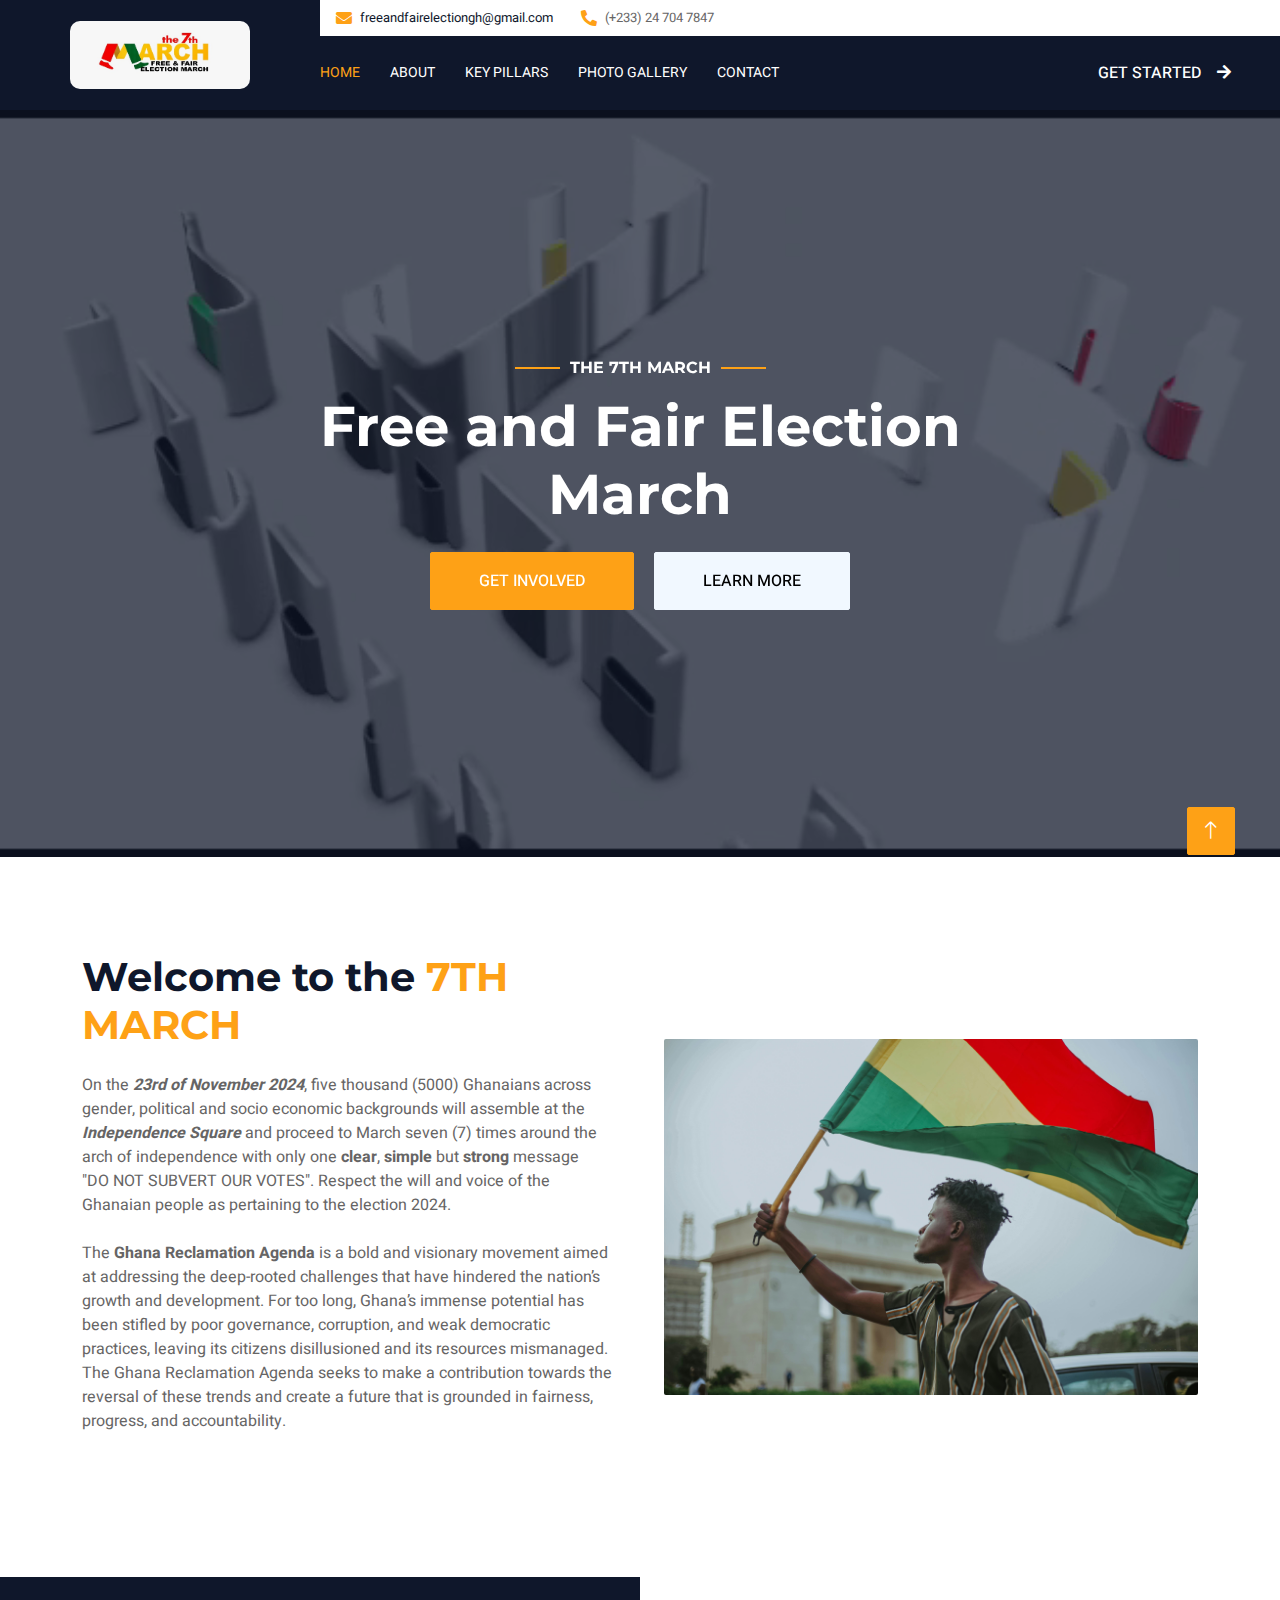
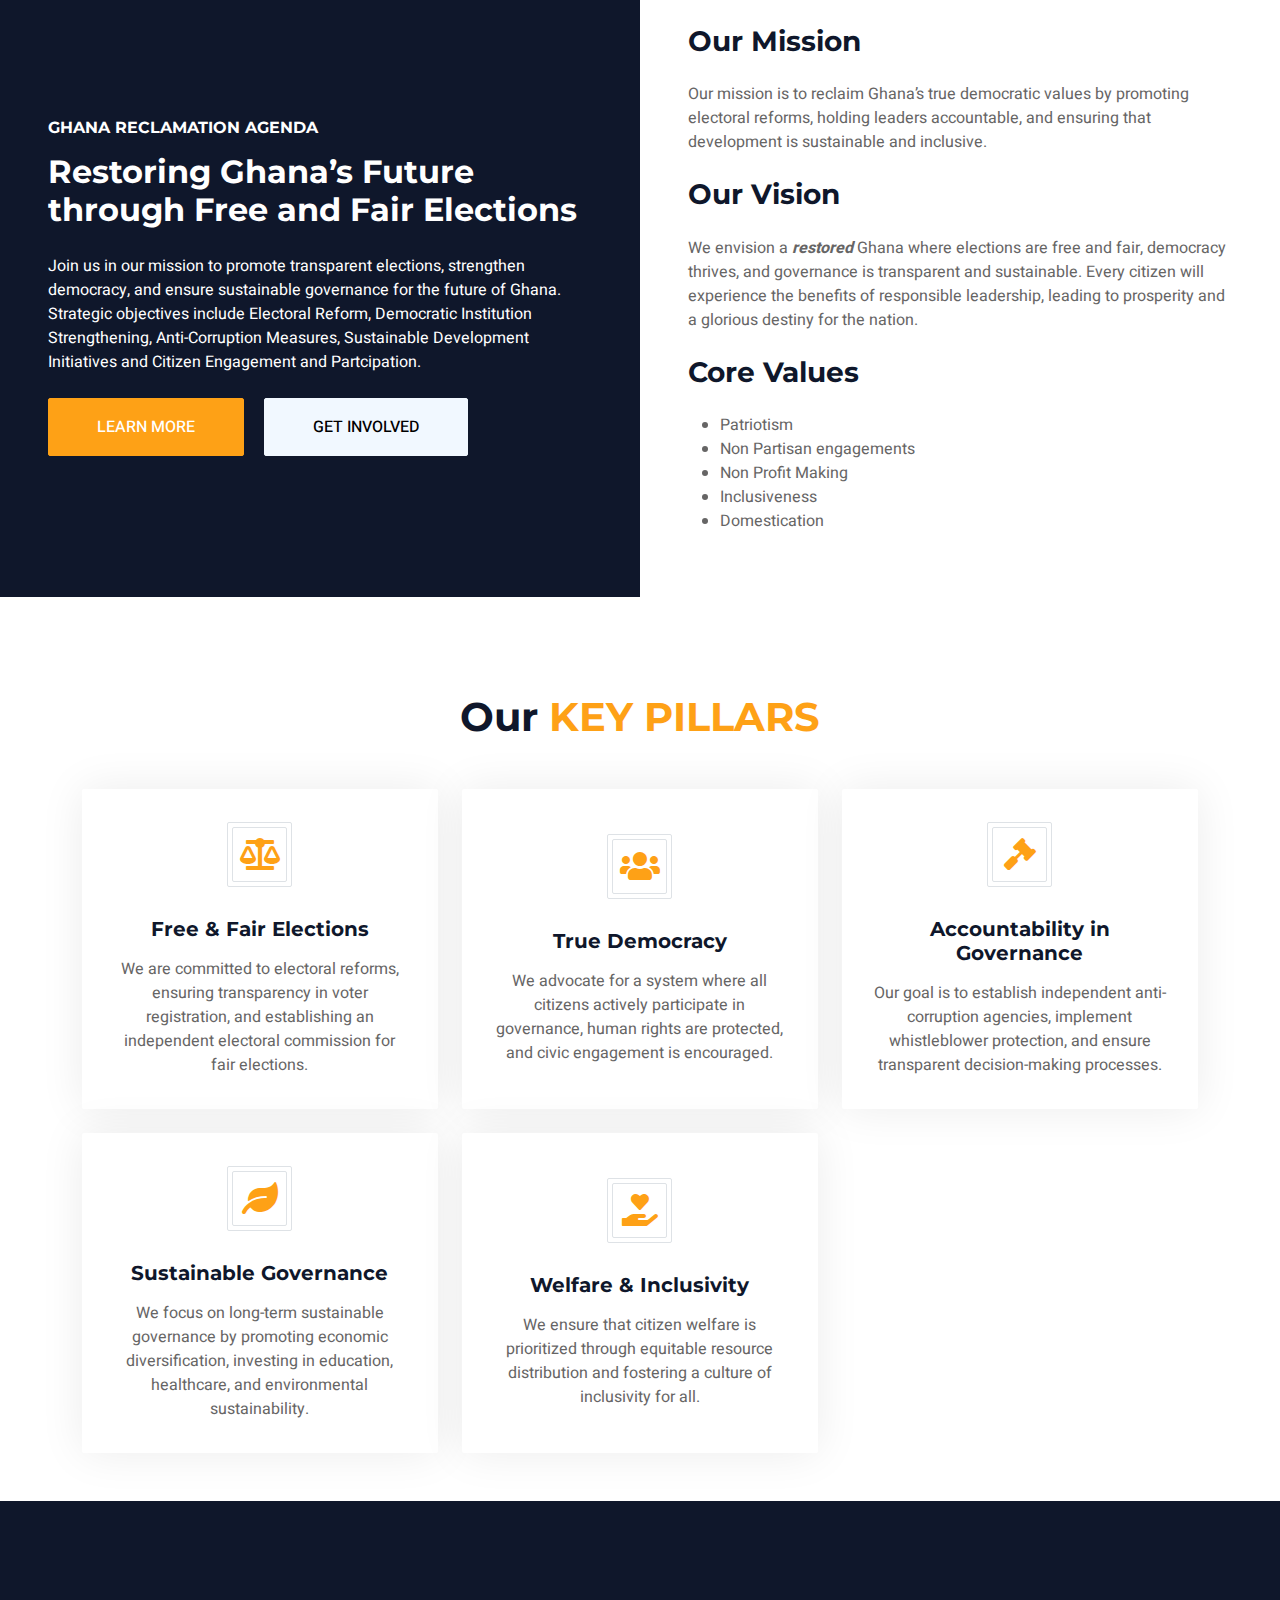
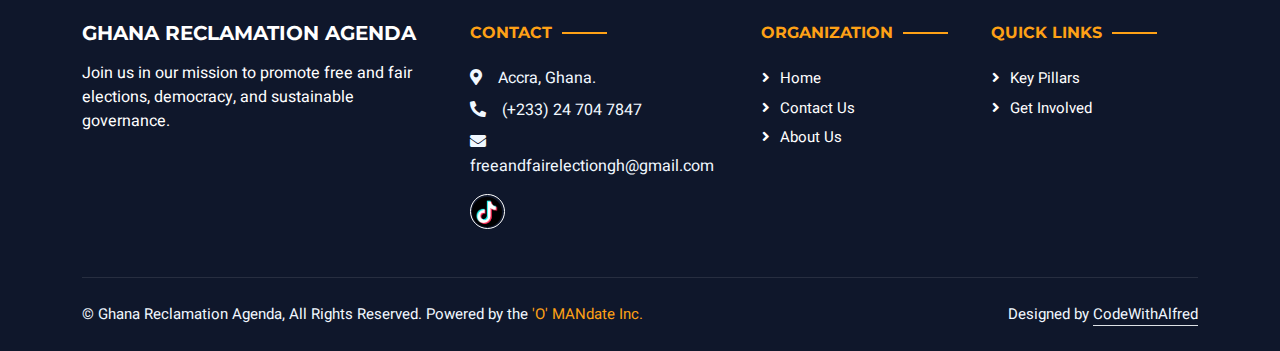
==== index.html @ cbef2462 "feat: blog section" ====
<!DOCTYPE html>
<html lang="en">
  <head>
    <meta charset="utf-8" />

    <!-- SEO Meta Tags -->
    <meta name="title" content="7th March | Ghana Reclamation Agenda" />
    <meta
      name="description"
      content="Join the bold movement of 5000 Ghanaians marching for electoral justice and accountability. The 7th March event aims to reclaim Ghana's democratic integrity."
    />
    <meta
      name="keywords"
      content="7th March, Ghana Reclamation Agenda, free and fair election march, democracy, Independence Square, Ghana politics, electoral justice, march for democracy"
    />
    <meta name="robots" content="index, follow" />
    <meta name="author" content="7th March Initiative" />
    <meta content="width=device-width, initial-scale=1.0" name="viewport" />

    <!-- Favicon -->
    <link href="img/7thmarchlogo.jpg" rel="icon" />

    <!-- Google Web Fonts -->
    <link rel="preconnect" href="https://fonts.googleapis.com" />
    <link rel="preconnect" href="https://fonts.gstatic.com" crossorigin />
    <link
      href="https://fonts.googleapis.com/css2?family=Heebo:wght@400;500;600;700&family=Montserrat:wght@400;500;600;700&display=swap"
      rel="stylesheet"
    />

    <!-- Icon Font Stylesheet -->
    <link
      href="https://cdnjs.cloudflare.com/ajax/libs/font-awesome/5.10.0/css/all.min.css"
      rel="stylesheet"
    />
    <link
      href="https://cdn.jsdelivr.net/npm/bootstrap-icons@1.4.1/font/bootstrap-icons.css"
      rel="stylesheet"
    />

    <!-- Libraries Stylesheet -->
    <link href="lib/animate/animate.min.css" rel="stylesheet" />
    <link href="lib/owlcarousel/assets/owl.carousel.min.css" rel="stylesheet" />
    <link
      href="lib/tempusdominus/css/tempusdominus-bootstrap-4.min.css"
      rel="stylesheet"
    />

    <!-- Customized Bootstrap Stylesheet -->
    <link href="css/bootstrap.min.css" rel="stylesheet" />

    <!-- Template Stylesheet -->
    <link href="css/style.css" rel="stylesheet" />

    <script type="application/ld+json">
      {
        "@context": "https://schema.org",
        "@type": "Organization",
        "name": "7th March Initiative",
        "url": "https://www.7thMarch.org",
        "logo": "https://www.7thMarch.org/img/7thmarchlogo.jpg",
        "description": "Join the bold movement of 5000 Ghanaians marching for electoral justice and accountability. The 7th March event aims to reclaim Ghana's democratic integrity.",
        "contactPoint": {
          "@type": "ContactPoint",
          "telephone": "+233247047847",
          "contactType": "Customer Service",
          "areaServed": "GH",
          "availableLanguage": ["English"]
        },
        "sameAs": [
          "https://www.tiktok.com/@free.and.fair.ele?_t=8pu60emKqij&_r=1"
        ],
        "@type": "WebSite",
        "url": "https://www.7thMarch.org",
        "potentialAction": {
          "@type": "SearchAction",
          "target": "https://www.7thMarch.org/search?query={search_term_string}",
          "query-input": "required name=search_term_string"
        }
      }
    </script>
  </head>

  <body>
    <div class="container-xxl bg-white p-0">
      <!-- Spinner Start -->
      <div
        id="spinner"
        class="show bg-white position-fixed translate-middle w-100 vh-100 top-50 start-50 d-flex align-items-center justify-content-center"
      >
        <div
          class="spinner-border text-primary"
          style="width: 3rem; height: 3rem"
          role="status"
        >
          <span class="sr-only">Loading...</span>
        </div>
      </div>
      <!-- Spinner End -->

      <!-- Header Start -->
      <header class="container-fluid bg-dark px-0">
        <div class="row gx-0">
          <div class="col-lg-3 bg-dark d-none d-lg-block">
            <a
              href="index.html"
              class="navbar-brand w-100 h-100 m-0 p-0 d-flex align-items-center justify-content-center"
            >
              <img src="img/7thmarchlogo.jpg" class="logo" alt="logo" />
            </a>
          </div>
          <div class="col-lg-9">
            <div class="row gx-0 bg-white d-none d-lg-flex">
              <div class="col-lg-9 px-3 text-start">
                <div class="h-100 d-inline-flex align-items-center py-2 me-4">
                  <i class="fa fa-envelope text-primary me-2"></i>
                  <a href="mailto:primecodegh.com" class="text-dark">
                    <p class="mb-0 p-header">freeandfairelectiongh@gmail.com</p>
                  </a>
                </div>
                <div class="h-100 d-inline-flex align-items-center py-2">
                  <i class="fa fa-phone-alt text-primary me-2"></i>
                  <p class="mb-0 p-header">(+233) 24 704 7847</p>
                </div>
              </div>
            </div>
            <nav class="navbar navbar-expand-lg bg-dark navbar-dark p-3 p-lg-0">
              <a href="index.html" class="navbar-brand d-block d-lg-none">
                <img src="img/7thmarchlogo.jpg" class="logo" alt="logo" />
              </a>
              <button
                type="button"
                class="navbar-toggler"
                data-bs-toggle="collapse"
                data-bs-target="#navbarCollapse"
              >
                <span class="navbar-toggler-icon"></span>
              </button>
              <div
                class="collapse navbar-collapse justify-content-between"
                id="navbarCollapse"
              >
                <div class="navbar-nav mr-auto py-0">
                  <a href="index.html" class="nav-item nav-link active">Home</a>
                  <a href="about.html" class="nav-item nav-link">About</a>
                  <a href="pillars.html" class="nav-item nav-link"
                    >Key Pillars</a
                  >
                  <a href="gallery.html" class="nav-item nav-link"
                    >Photo Gallery</a
                  >
                  <a href="contact.html" class="nav-item nav-link">Contact</a>
                </div>
                <a
                  href="about.html"
                  class="btn btn-dark rounded-0 py-4 px-md-5 d-none d-lg-block"
                  >Get Started<i class="fa fa-arrow-right ms-3"></i
                ></a>
              </div>
            </nav>
          </div>
        </div>
      </header>
      <!-- Header End -->

      <!-- Carousel Start -->
      <div class="container-fluid p-0 mb-5">
        <div
          id="header-carousel"
          class="carousel slide"
          data-bs-ride="carousel"
        >
          <!-- Background Video -->
          <video
            autoplay
            muted
            loop
            playsinline
            id="background-video"
            class="w-100"
          >
            <source src="img/7thMarchVideo.mp4" type="video/mp4" />
            Your browser does not support the video tag.
          </video>

          <div class="carousel-inner">
            <div class="carousel-item active">
              <!-- Carousel Caption -->
              <div
                class="carousel-caption d-flex flex-column align-items-center justify-content-center"
              >
                <div class="p-3" style="max-width: 700px">
                  <h6
                    class="mb-3 text-white section-title text-uppercase animated slideInDown"
                  >
                    The 7th March
                  </h6>
                  <h1 class="display-4 text-white mb-4 animated slideInDown">
                    Free and Fair Election March
                  </h1>
                  <a
                    href="contact.html"
                    class="btn btn-primary py-md-3 px-md-5 me-3 animated slideInLeft"
                  >
                    Get Involved
                  </a>
                  <a
                    href="about.html"
                    class="btn btn-light py-md-3 px-md-5 animated slideInRight"
                  >
                    Learn More
                  </a>
                </div>
              </div>
            </div>
          </div>
        </div>
      </div>

      <!-- Carousel End -->

      <!-- About Start -->
      <section class="container-xxl py-5">
        <div class="container">
          <div class="row g-5 align-items-center">
            <div class="col-lg-6">
              <h1 class="mb-4">
                Welcome to the
                <span class="text-primary text-uppercase">7th March</span>
              </h1>
              <p class="mb-4">
                On the <strong><i>23rd of November 2024</i></strong
                >, five thousand (5000) Ghanaians across gender, political and
                socio economic backgrounds will assemble at the
                <strong><i> Independence Square</i></strong> and proceed to
                March seven (7) times around the arch of independence with only
                one <strong>clear</strong>, <strong>simple</strong> but
                <strong>strong</strong> message <br />
                "DO NOT SUBVERT OUR VOTES". Respect the will and voice of the
                Ghanaian people as pertaining to the election 2024.
                <br />
                <br />
                The <strong>Ghana Reclamation Agenda</strong> is a bold and
                visionary movement aimed at addressing the deep-rooted
                challenges that have hindered the nation’s growth and
                development. For too long, Ghana’s immense potential has been
                stifled by poor governance, corruption, and weak democratic
                practices, leaving its citizens disillusioned and its resources
                mismanaged. The Ghana Reclamation Agenda seeks to make a
                contribution towards the reversal of these trends and create a
                future that is grounded in fairness, progress, and
                accountability.
                <br />
                <br />
              </p>
            </div>
            <div class="col-lg-6">
              <img
                class="img-fluid rounded"
                src="img/person-flag.jpg"
                alt="7th March Image"
              />
            </div>
          </div>
        </div>
      </section>
      <!-- About End -->

      <!-- Agenda Start -->
      <section class="container-xxl py-5 px-0">
        <div class="row g-0">
          <div class="col-md-6 bg-dark d-flex align-items-center">
            <div class="p-5">
              <h6 class="text-start text-white text-uppercase mb-3">
                Ghana Reclamation Agenda
              </h6>
              <h2 class="text-white mb-4">
                Restoring Ghana’s Future through Free and Fair Elections
              </h2>
              <p class="text-white mb-4">
                Join us in our mission to promote transparent elections,
                strengthen democracy, and ensure sustainable governance for the
                future of Ghana. Strategic objectives include Electoral Reform,
                Democratic Institution Strengthening, Anti-Corruption Measures,
                Sustainable Development Initiatives and Citizen Engagement and
                Partcipation.
              </p>
              <a href="about.html" class="btn btn-primary py-md-3 px-md-5 me-3"
                >Learn More</a
              >
              <a href="contact.html" class="btn btn-light py-md-3 px-md-5"
                >Get Involved</a
              >
            </div>
          </div>
          <div class="col-lg-6 p-5">
            <h3 class="mb-4">Our Mission</h3>
            <p class="mb-4">
              Our mission is to reclaim Ghana’s true democratic values by
              promoting electoral reforms, holding leaders accountable, and
              ensuring that development is sustainable and inclusive.
            </p>

            <h3 class="mb-4">Our Vision</h3>
            <p class="mb-4">
              We envision a <strong><i>restored</i></strong> Ghana where
              elections are free and fair, democracy thrives, and governance is
              transparent and sustainable. Every citizen will experience the
              benefits of responsible leadership, leading to prosperity and a
              glorious destiny for the nation.
            </p>

            <h3 class="mb-4">Core Values</h3>
            <ul>
              <li>Patriotism</li>
              <li>Non Partisan engagements</li>
              <li>Non Profit Making</li>
              <li>Inclusiveness</li>
              <li>Domestication</li>
            </ul>
          </div>
        </div>
      </section>
      <!-- Agenda Start -->

      <!-- Service Start -->
      <section class="container-xxl py-5">
        <div class="container">
          <div class="text-center">
            <h1 class="mb-5">
              Our
              <span class="text-primary text-uppercase">Key Pillars</span>
            </h1>
          </div>
          <div class="row g-4">
            <div class="col-lg-4 col-md-6">
              <a class="service-item rounded" href="pillar.html">
                <div class="service-icon bg-transparent border rounded p-1">
                  <div
                    class="w-100 h-100 border rounded d-flex align-items-center justify-content-center"
                  >
                    <i class="fa fa-balance-scale fa-2x text-primary"></i>
                  </div>
                </div>
                <h5 class="mb-3">Free & Fair Elections</h5>
                <p class="text-body mb-0">
                  We are committed to electoral reforms, ensuring transparency
                  in voter registration, and establishing an independent
                  electoral commission for fair elections.
                </p>
              </a>
            </div>
            <div class="col-lg-4 col-md-6">
              <a class="service-item rounded" href="pillar.html">
                <div class="service-icon bg-transparent border rounded p-1">
                  <div
                    class="w-100 h-100 border rounded d-flex align-items-center justify-content-center"
                  >
                    <i class="fa fa-users fa-2x text-primary"></i>
                  </div>
                </div>
                <h5 class="mb-3">True Democracy</h5>
                <p class="text-body mb-0">
                  We advocate for a system where all citizens actively
                  participate in governance, human rights are protected, and
                  civic engagement is encouraged.
                </p>
              </a>
            </div>
            <div class="col-lg-4 col-md-6">
              <a class="service-item rounded" href="pillar.html">
                <div class="service-icon bg-transparent border rounded p-1">
                  <div
                    class="w-100 h-100 border rounded d-flex align-items-center justify-content-center"
                  >
                    <i class="fa fa-gavel fa-2x text-primary"></i>
                  </div>
                </div>
                <h5 class="mb-3">Accountability in Governance</h5>
                <p class="text-body mb-0">
                  Our goal is to establish independent anti-corruption agencies,
                  implement whistleblower protection, and ensure transparent
                  decision-making processes.
                </p>
              </a>
            </div>
            <div class="col-lg-4 col-md-6">
              <a class="service-item rounded" href="pillar.html">
                <div class="service-icon bg-transparent border rounded p-1">
                  <div
                    class="w-100 h-100 border rounded d-flex align-items-center justify-content-center"
                  >
                    <i class="fa fa-leaf fa-2x text-primary"></i>
                  </div>
                </div>
                <h5 class="mb-3">Sustainable Governance</h5>
                <p class="text-body mb-0">
                  We focus on long-term sustainable governance by promoting
                  economic diversification, investing in education, healthcare,
                  and environmental sustainability.
                </p>
              </a>
            </div>
            <div class="col-lg-4 col-md-6">
              <a class="service-item rounded" href="pillar.html">
                <div class="service-icon bg-transparent border rounded p-1">
                  <div
                    class="w-100 h-100 border rounded d-flex align-items-center justify-content-center"
                  >
                    <i class="fa fa-hand-holding-heart fa-2x text-primary"></i>
                  </div>
                </div>
                <h5 class="mb-3">Welfare & Inclusivity</h5>
                <p class="text-body mb-0">
                  We ensure that citizen welfare is prioritized through
                  equitable resource distribution and fostering a culture of
                  inclusivity for all.
                </p>
              </a>
            </div>
          </div>
        </div>
      </section>
      <!-- Service End -->

      <!-- Footer Start -->
      <footer class="container-fluid bg-dark text-light footer">
        <div class="container pb-5">
          <div class="row g-5">
            <div class="col-md-6 col-lg-4">
              <div>
                <a href="index.html">
                  <h5 class="text-white text-uppercase mb-3">
                    Ghana Reclamation Agenda
                  </h5>
                </a>
                <p class="text-white mb-0">
                  Join us in our mission to promote free and fair elections,
                  democracy, and sustainable governance.
                </p>
              </div>
            </div>
            <div class="col-md-6 col-lg-3">
              <h6
                class="section-title text-start text-primary text-uppercase mb-4"
              >
                Contact
              </h6>
              <p class="mb-2">
                <i class="fa fa-map-marker-alt me-3"></i>Accra, Ghana.
              </p>
              <p class="mb-2">
                <i class="fa fa-phone-alt me-3"></i>(+233) 24 704 7847
              </p>
              <p class="mb-2">
                <i class="fa fa-envelope me-3"></i
                >freeandfairelectiongh@gmail.com
              </p>
              <div class="d-flex pt-2">
                <a
                  class="btn btn-outline-light btn-social"
                  href="https://www.tiktok.com/@free.and.fair.ele?_t=8pu60emKqij&_r=1"
                  target="_blank"
                  ><img
                    src="img/tiktok.png"
                    alt="tiktok logo"
                    class="social-icon"
                /></a>
              </div>
            </div>
            <div class="col-lg-5 col-md-12">
              <div class="row gy-5 g-4">
                <div class="col-md-6">
                  <h6
                    class="section-title text-start text-primary text-uppercase mb-4"
                  >
                    Organization
                  </h6>
                  <a class="btn btn-link" href="index.html">Home</a>
                  <a class="btn btn-link" href="contact.html">Contact Us</a>
                  <a class="btn btn-link" href="about.html">About Us</a>
                </div>
                <div class="col-md-6">
                  <h6
                    class="section-title text-start text-primary text-uppercase mb-4"
                  >
                    Quick Links
                  </h6>
                  <a class="btn btn-link" href="pillars.html">Key Pillars</a>
                  <a class="btn btn-link" href="contact.html">Get Involved</a>
                </div>
              </div>
            </div>
          </div>
        </div>
        <div class="container">
          <div class="copyright">
            <div class="row">
              <div class="col-md-7 text-center text-md-start mb-3 mb-md-0">
                &copy;
                <a href="#">Ghana Reclamation Agenda</a>, All Rights Reserved.
                Powered by the
                <span class="text-primary"> 'O' MANdate Inc.</span>
              </div>
              <div class="col-md-5 text-center text-md-end mb-3 mb-md-0">
                Designed by
                <a
                  class="border-bottom"
                  href="https://alfredasante.vercel.app/"
                  target="_blank"
                  rel="noopener noreferrer"
                  >CodeWithAlfred</a
                >
              </div>
            </div>
          </div>
        </div>
      </footer>
      <!-- Footer End -->

      <!-- Back to Top -->
      <a href="#" class="btn btn-lg btn-primary btn-lg-square back-to-top"
        ><i class="bi bi-arrow-up"></i
      ></a>
    </div>

    <!-- JavaScript Libraries -->
    <script src="https://code.jquery.com/jquery-3.4.1.min.js"></script>
    <script src="https://cdn.jsdelivr.net/npm/bootstrap@5.0.0/dist/js/bootstrap.bundle.min.js"></script>
    <script src="lib/wow/wow.min.js"></script>
    <script src="lib/easing/easing.min.js"></script>
    <script src="lib/waypoints/waypoints.min.js"></script>
    <script src="lib/counterup/counterup.min.js"></script>
    <script src="lib/owlcarousel/owl.carousel.min.js"></script>
    <script src="lib/tempusdominus/js/moment.min.js"></script>
    <script src="lib/tempusdominus/js/moment-timezone.min.js"></script>
    <script src="lib/tempusdominus/js/tempusdominus-bootstrap-4.min.js"></script>

    <!-- Template Javascript -->
    <script src="js/main.js"></script>

    <script
      type="text/javascript"
      src="//s3.amazonaws.com/downloads.mailchimp.com/js/mc-validate.js"
    ></script>
    <script type="text/javascript">
      (function ($) {
        window.fnames = new Array();
        window.ftypes = new Array();
        fnames[0] = "EMAIL";
        ftypes[0] = "email";
        fnames[1] = "FNAME";
        ftypes[1] = "text";
        fnames[2] = "LNAME";
        ftypes[2] = "text";
        fnames[3] = "ADDRESS";
        ftypes[3] = "address";
        fnames[4] = "PHONE";
        ftypes[4] = "phone";
        fnames[5] = "BIRTHDAY";
        ftypes[5] = "birthday";
      })(jQuery);
      var $mcj = jQuery.noConflict(true);
    </script>
  </body>
</html>
---- css/style.css ----
/********** Template CSS **********/
:root {
  --primary: #fea116;
  --light: #f1f8ff;
  --dark: #0f172b;
}

.fw-medium {
  font-weight: 500 !important;
}

.fw-semi-bold {
  font-weight: 600 !important;
}

.back-to-top {
  position: fixed;
  display: none;
  right: 45px;
  bottom: 45px;
  z-index: 99;
}

/*** Spinner ***/
#spinner {
  opacity: 0;
  visibility: hidden;
  transition: opacity 0.5s ease-out, visibility 0s linear 0.5s;
  z-index: 99999;
}

#spinner.show {
  transition: opacity 0.5s ease-out, visibility 0s linear 0s;
  visibility: visible;
  opacity: 1;
}

/*** Button ***/
.btn {
  font-weight: 500;
  text-transform: uppercase;
  transition: 0.5s;
}

.btn.btn-primary,
.btn.btn-secondary {
  color: #ffffff;
}

.btn-square {
  width: 38px;
  height: 38px;
}

.btn-sm-square {
  width: 32px;
  height: 32px;
}

.btn-lg-square {
  width: 48px;
  height: 48px;
}

.btn-square,
.btn-sm-square,
.btn-lg-square {
  padding: 0;
  display: flex;
  align-items: center;
  justify-content: center;
  font-weight: normal;
  border-radius: 2px;
}

/*** Navbar ***/
.navbar-dark .navbar-nav .nav-link {
  margin-right: 30px;
  padding: 20px 0;
  color: #ffffff;
  font-size: 14px;
  text-transform: uppercase;
  outline: none;
}

.navbar-dark .navbar-nav .nav-link:hover,
.navbar-dark .navbar-nav .nav-link.active {
  color: var(--primary);
}

@media (max-width: 991.98px) {
  .navbar-dark .navbar-nav .nav-link {
    margin-right: 0;
    padding: 10px 0;
  }
}

/*** Header ***/
.carousel-caption {
  top: 0;
  left: 0;
  right: 0;
  bottom: 0;
  background: rgba(15, 23, 43, 0.7);
  z-index: 1;
}

.carousel-control-prev,
.carousel-control-next {
  width: 10%;
}

.carousel-control-prev-icon,
.carousel-control-next-icon {
  width: 3rem;
  height: 3rem;
}

.p-header {
  font-size: 13px;
}

#header-carousel .carousel-item {
  position: relative;
  height: 83vh;
}

@media (max-width: 1000px) {
  #header-carousel .carousel-item {
    position: relative;
    height: 450px;
  }
}

@media (max-width: 768px) {
  #header-carousel .carousel-item {
    position: relative;
    min-height: 450px;
  }

  #header-carousel .carousel-item img {
    position: absolute;
    width: 100%;
    height: 100%;
    object-fit: cover;
  }
}

.page-header {
  background-position: center center;
  background-repeat: no-repeat;
  background-size: cover;
}

.page-header-inner {
  background: rgba(15, 23, 43, 0.7);
}

.breadcrumb-item + .breadcrumb-item::before {
  color: var(--light);
}

.booking {
  position: relative;
  margin-top: -100px !important;
  z-index: 1;
}

.logo {
  width: 180px;
  border-radius: 10px;
}

@media (max-width: 768px) {
  .logo {
    width: 110px;
  }
}

.social-icon {
  width: 30px;
  height: 30px;
  border-radius: 50%;
}

/*** Section Title ***/
.section-title {
  position: relative;
  display: inline-block;
}

.section-title::before {
  position: absolute;
  content: "";
  width: 45px;
  height: 2px;
  top: 50%;
  left: -55px;
  margin-top: -1px;
  background: var(--primary);
}

.section-title::after {
  position: absolute;
  content: "";
  width: 45px;
  height: 2px;
  top: 50%;
  right: -55px;
  margin-top: -1px;
  background: var(--primary);
}

.section-title.text-start::before,
.section-title.text-end::after {
  display: none;
}

/*** Service ***/
.service-item {
  height: 320px;
  padding: 30px;
  display: flex;
  flex-direction: column;
  justify-content: center;
  text-align: center;
  background: #ffffff;
  box-shadow: 0 0 45px rgba(0, 0, 0, 0.08);
  transition: 0.5s;
}

.service-item .service-icon {
  margin: 0 auto 30px auto;
  width: 65px;
  height: 65px;
  transition: 0.5s;
}

.service-item i,
.service-item h5,
.service-item p {
  transition: 0.5s;
}

/*** Youtube Video ***/
.video {
  position: relative;
  height: 100%;
  min-height: 500px;
  background: linear-gradient(rgba(15, 23, 43, 0.1), rgba(15, 23, 43, 0.1)),
    url(../img/about-7.jpg);
  background-position: center center;
  background-repeat: no-repeat;
  background-size: cover;
}

.video .btn-play {
  position: absolute;
  z-index: 3;
  top: 50%;
  left: 50%;
  transform: translateX(-50%) translateY(-50%);
  box-sizing: content-box;
  display: block;
  width: 32px;
  height: 44px;
  border-radius: 50%;
  border: none;
  outline: none;
  padding: 18px 20px 18px 28px;
}

.video .btn-play:before {
  content: "";
  position: absolute;
  z-index: 0;
  left: 50%;
  top: 50%;
  transform: translateX(-50%) translateY(-50%);
  display: block;
  width: 100px;
  height: 100px;
  background: var(--primary);
  border-radius: 50%;
  animation: pulse-border 1500ms ease-out infinite;
}

.video .btn-play:after {
  content: "";
  position: absolute;
  z-index: 1;
  left: 50%;
  top: 50%;
  transform: translateX(-50%) translateY(-50%);
  display: block;
  width: 100px;
  height: 100px;
  background: var(--primary);
  border-radius: 50%;
  transition: all 200ms;
}

.video .btn-play img {
  position: relative;
  z-index: 3;
  max-width: 100%;
  width: auto;
  height: auto;
}

.video .btn-play span {
  display: block;
  position: relative;
  z-index: 3;
  width: 0;
  height: 0;
  border-left: 32px solid var(--dark);
  border-top: 22px solid transparent;
  border-bottom: 22px solid transparent;
}

@keyframes pulse-border {
  0% {
    transform: translateX(-50%) translateY(-50%) translateZ(0) scale(1);
    opacity: 1;
  }

  100% {
    transform: translateX(-50%) translateY(-50%) translateZ(0) scale(1.5);
    opacity: 0;
  }
}

#videoModal {
  z-index: 99999;
}

#videoModal .modal-dialog {
  position: relative;
  max-width: 800px;
  margin: 60px auto 0 auto;
}

#videoModal .modal-body {
  position: relative;
  padding: 0px;
}

#videoModal .close {
  position: absolute;
  width: 30px;
  height: 30px;
  right: 0px;
  top: -30px;
  z-index: 999;
  font-size: 30px;
  font-weight: normal;
  color: #ffffff;
  background: #000000;
  opacity: 1;
}

/*** Testimonial ***/
.testimonial {
  background: linear-gradient(rgba(15, 23, 43, 0.7), rgba(15, 23, 43, 0.7)),
    url(../img/carousel-2.jpg);
  background-position: center center;
  background-repeat: no-repeat;
  background-size: cover;
}

.testimonial-carousel {
  padding-left: 65px;
  padding-right: 65px;
}

.testimonial-carousel .testimonial-item {
  padding: 30px;
}

.testimonial-carousel .owl-nav {
  position: absolute;
  width: 100%;
  height: 40px;
  top: calc(50% - 20px);
  left: 0;
  display: flex;
  justify-content: space-between;
  z-index: 1;
}

.testimonial-carousel .owl-nav .owl-prev,
.testimonial-carousel .owl-nav .owl-next {
  position: relative;
  width: 40px;
  height: 40px;
  display: flex;
  align-items: center;
  justify-content: center;
  color: #ffffff;
  background: var(--primary);
  border-radius: 2px;
  font-size: 18px;
  transition: 0.5s;
}

.testimonial-carousel .owl-nav .owl-prev:hover,
.testimonial-carousel .owl-nav .owl-next:hover {
  color: var(--primary);
  background: #ffffff;
}

/*** Team ***/
.team-item,
.team-item .bg-primary,
.team-item .bg-primary i {
  transition: 0.5s;
}

.team-item:hover {
  border-color: var(--secondary) !important;
}

.team-item:hover .bg-primary {
  background: var(--secondary) !important;
}

.team-item:hover .bg-primary i {
  color: var(--secondary) !important;
}

/* newsletter */
#mce-success-response {
  color: green;
  border: 1px solid green;
  padding: 10px;
  border-radius: 5px;
  margin-top: 10px;
}
#mce-error-response {
  color: red;
  border: 1px solid green;
  padding: 10px;
  border-radius: 5px;
  margin-top: 10px;
}

/*** Footer ***/
.newsletter {
  position: relative;
  z-index: 1;
}

.footer {
  position: relative;
  padding-top: 120px;
}

.footer .btn.btn-social {
  margin-right: 5px;
  width: 35px;
  height: 35px;
  display: flex;
  align-items: center;
  justify-content: center;
  color: var(--light);
  border: 1px solid #ffffff;
  border-radius: 35px;
  transition: 0.3s;
}

.footer .btn.btn-social:hover {
  color: var(--primary);
}

.footer .btn.btn-link {
  display: block;
  margin-bottom: 5px;
  padding: 0;
  text-align: left;
  color: #ffffff;
  font-size: 15px;
  font-weight: normal;
  text-transform: capitalize;
  transition: 0.3s;
}

.footer .btn.btn-link::before {
  position: relative;
  content: "\f105";
  font-family: "Font Awesome 5 Free";
  font-weight: 900;
  margin-right: 10px;
}

.footer .btn.btn-link:hover {
  letter-spacing: 1px;
  box-shadow: none;
}

.footer .copyright {
  padding: 25px 0;
  font-size: 15px;
  border-top: 1px solid rgba(256, 256, 256, 0.1);
}

.footer .copyright a {
  color: var(--light);
}

.footer .footer-menu a {
  margin-right: 15px;
  padding-right: 15px;
  border-right: 1px solid rgba(255, 255, 255, 0.3);
}

.footer .footer-menu a:last-child {
  margin-right: 0;
  padding-right: 0;
  border-right: none;
}

.codex {
  display: none;
}

#background-video {
  position: absolute;
  top: 0;
  left: 0;
  width: 100%;
  height: 100%;
  object-fit: cover;
  /* z-index: -1; */
}
.carousel-inner {
  position: relative;
}
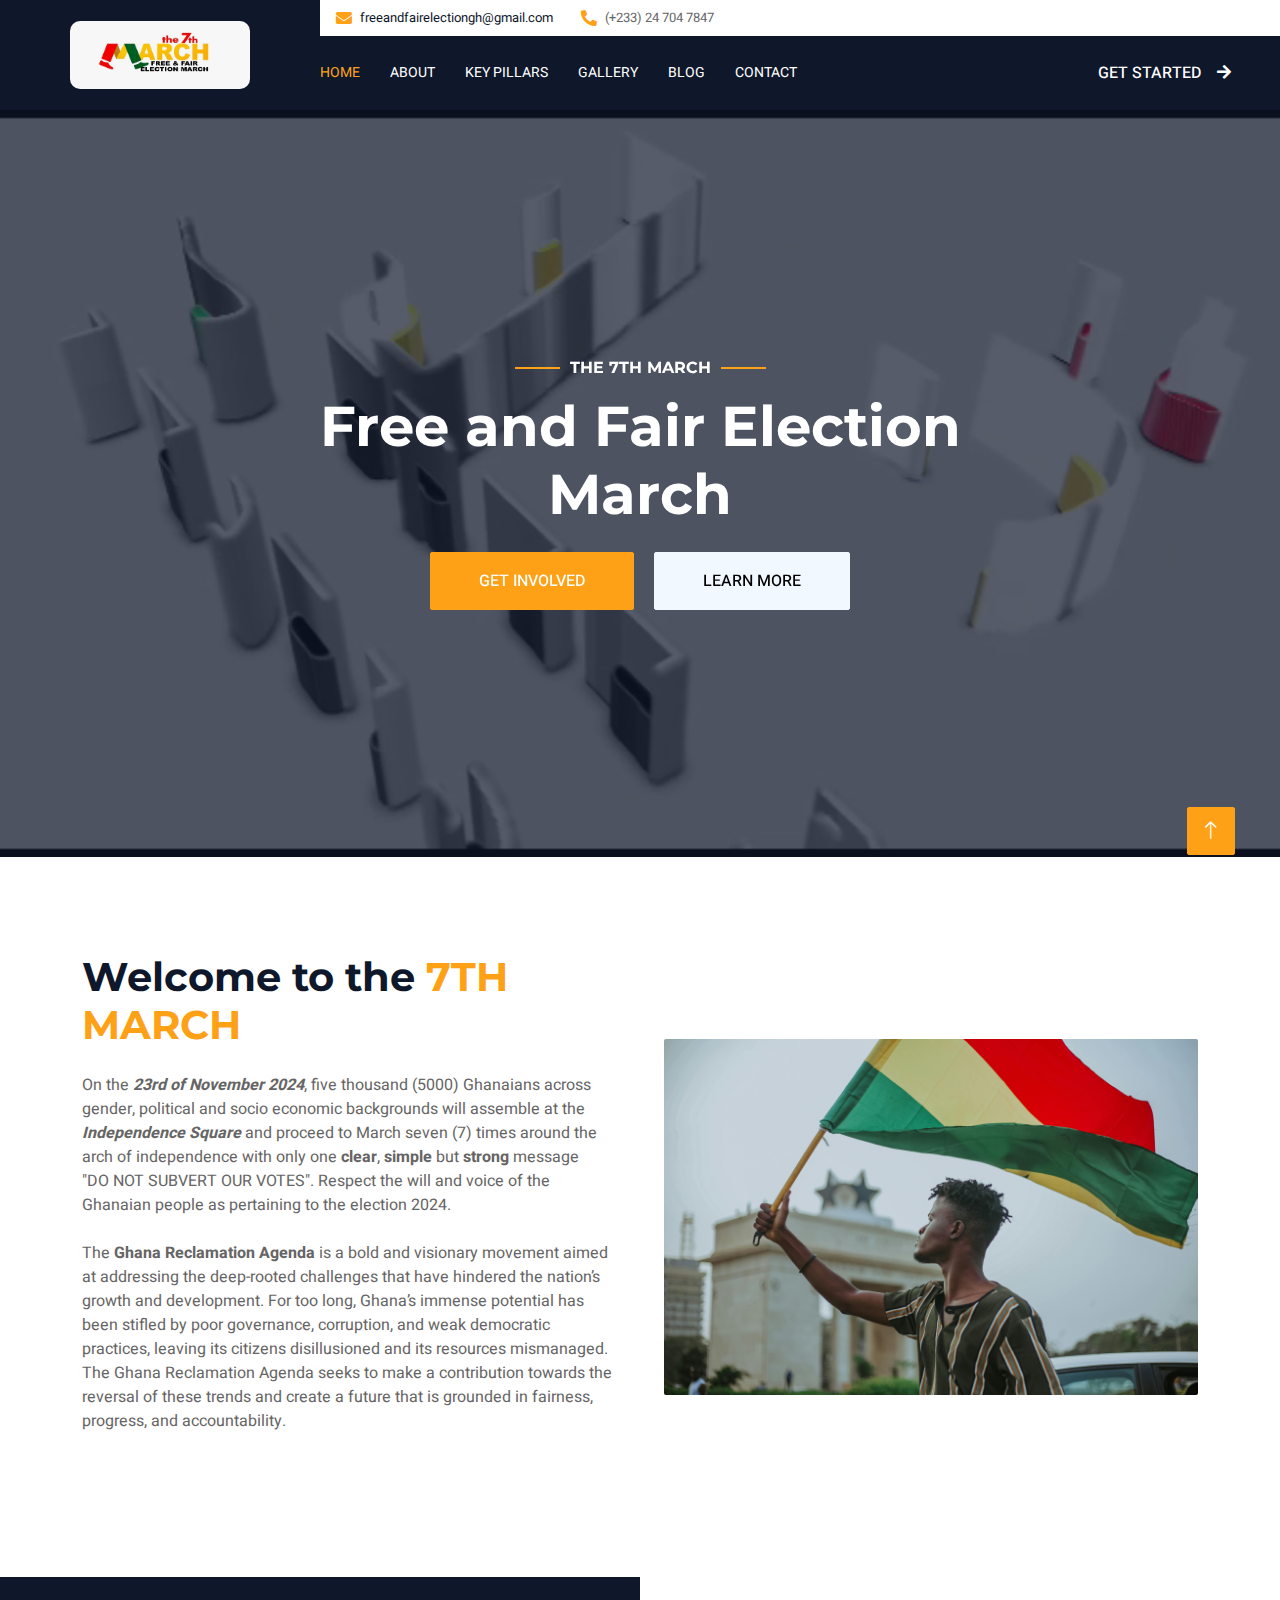
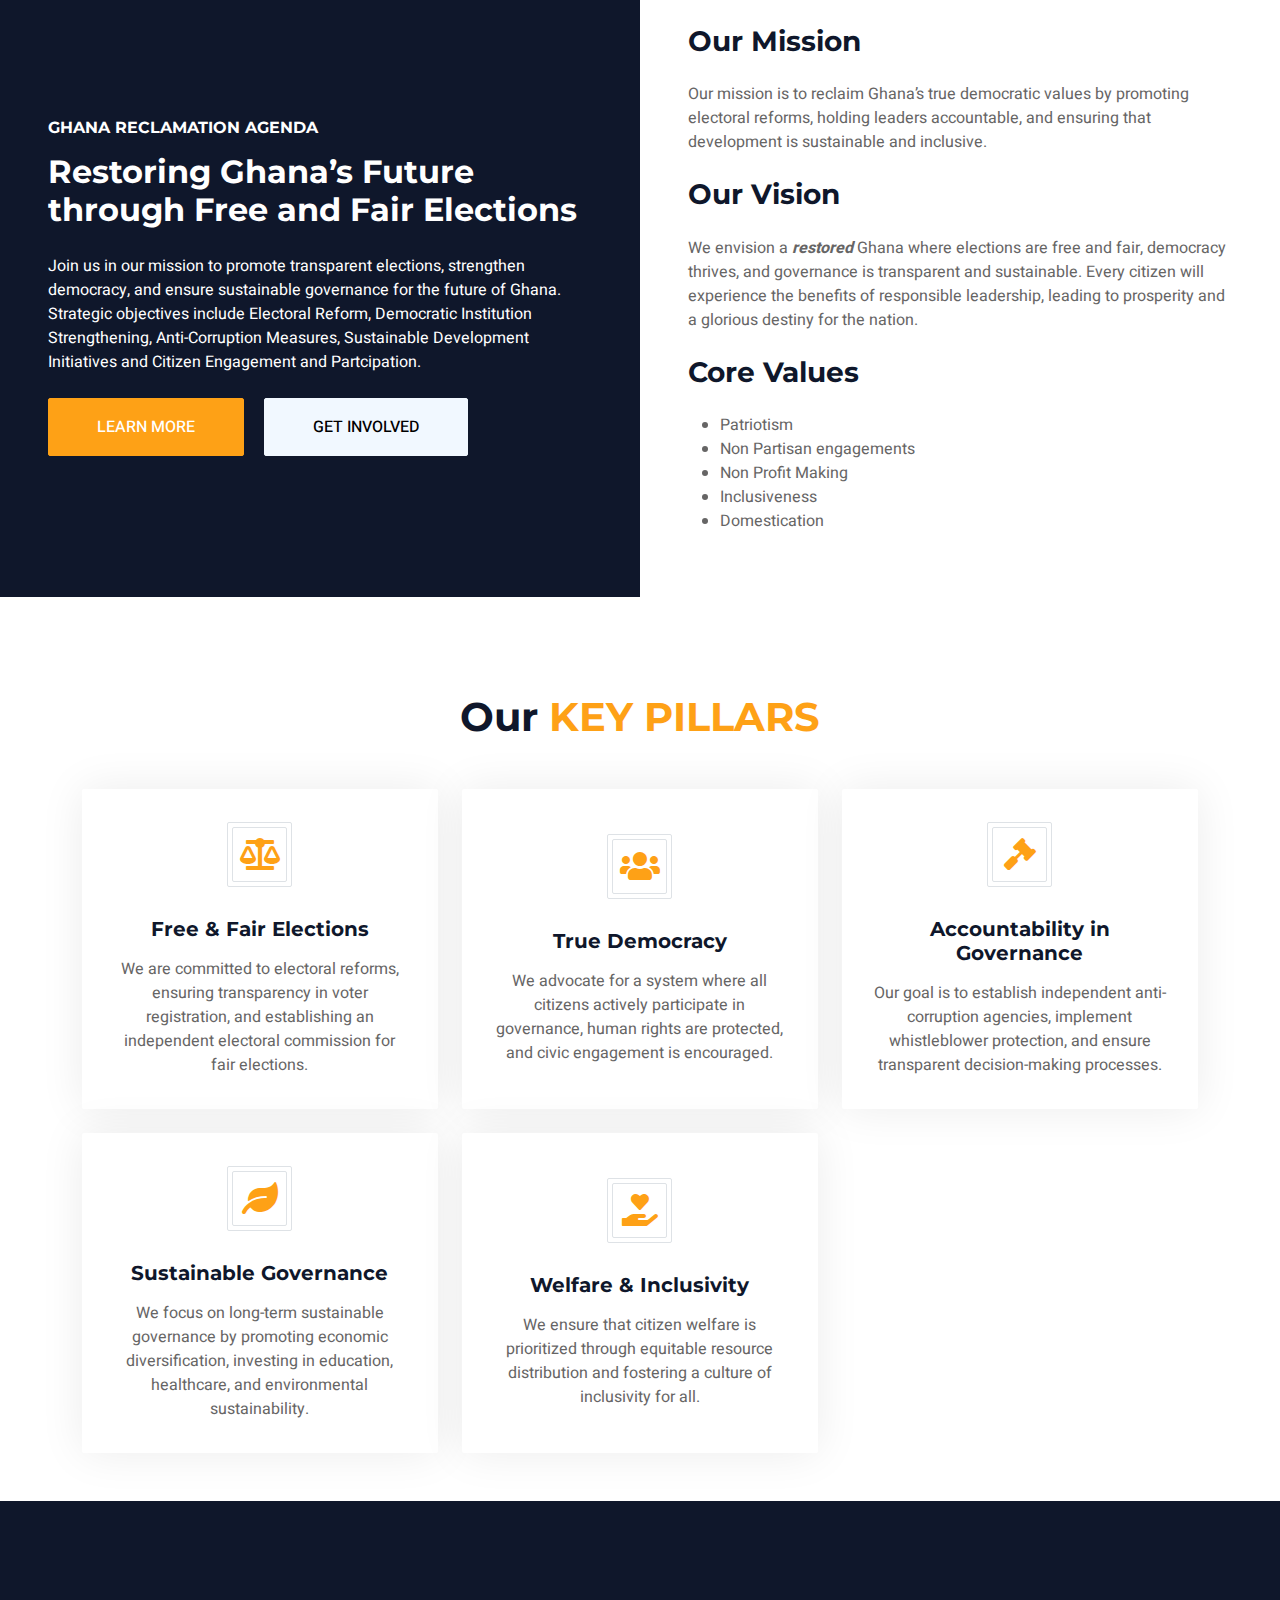
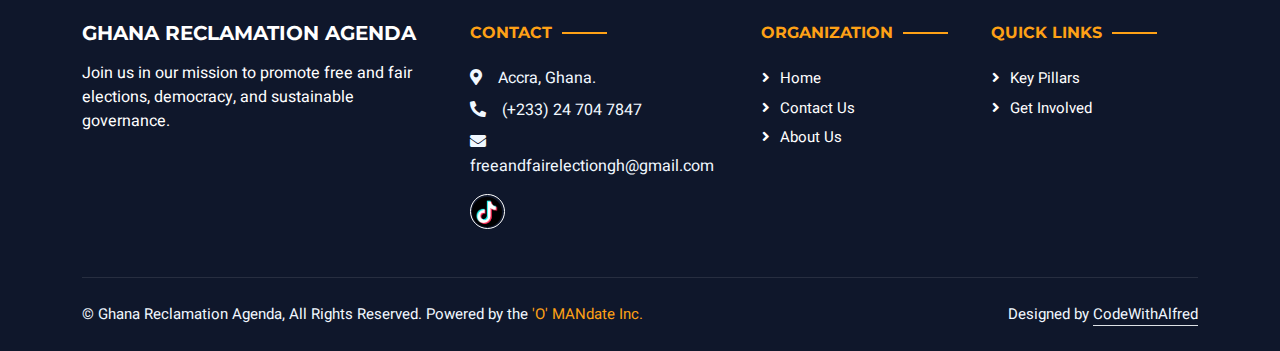
==== commit a1b1de80: "update: navigation links with blog" ====
--- a/index.html
+++ b/index.html
@@ -1,10 +1,10 @@
 <!DOCTYPE html>
 <html lang="en">
   <head>
+    <title>7th March</title>
     <meta charset="utf-8" />
 
     <!-- SEO Meta Tags -->
-    <meta name="title" content="7th March | Ghana Reclamation Agenda" />
     <meta
       name="description"
       content="Join the bold movement of 5000 Ghanaians marching for electoral justice and accountability. The 7th March event aims to reclaim Ghana's democratic integrity."
@@ -146,9 +146,8 @@
                   <a href="pillars.html" class="nav-item nav-link"
                     >Key Pillars</a
                   >
-                  <a href="gallery.html" class="nav-item nav-link"
-                    >Photo Gallery</a
-                  >
+                  <a href="gallery.html" class="nav-item nav-link">Gallery</a>
+                  <a href="blog.html" class="nav-item nav-link">Blog</a>
                   <a href="contact.html" class="nav-item nav-link">Contact</a>
                 </div>
                 <a
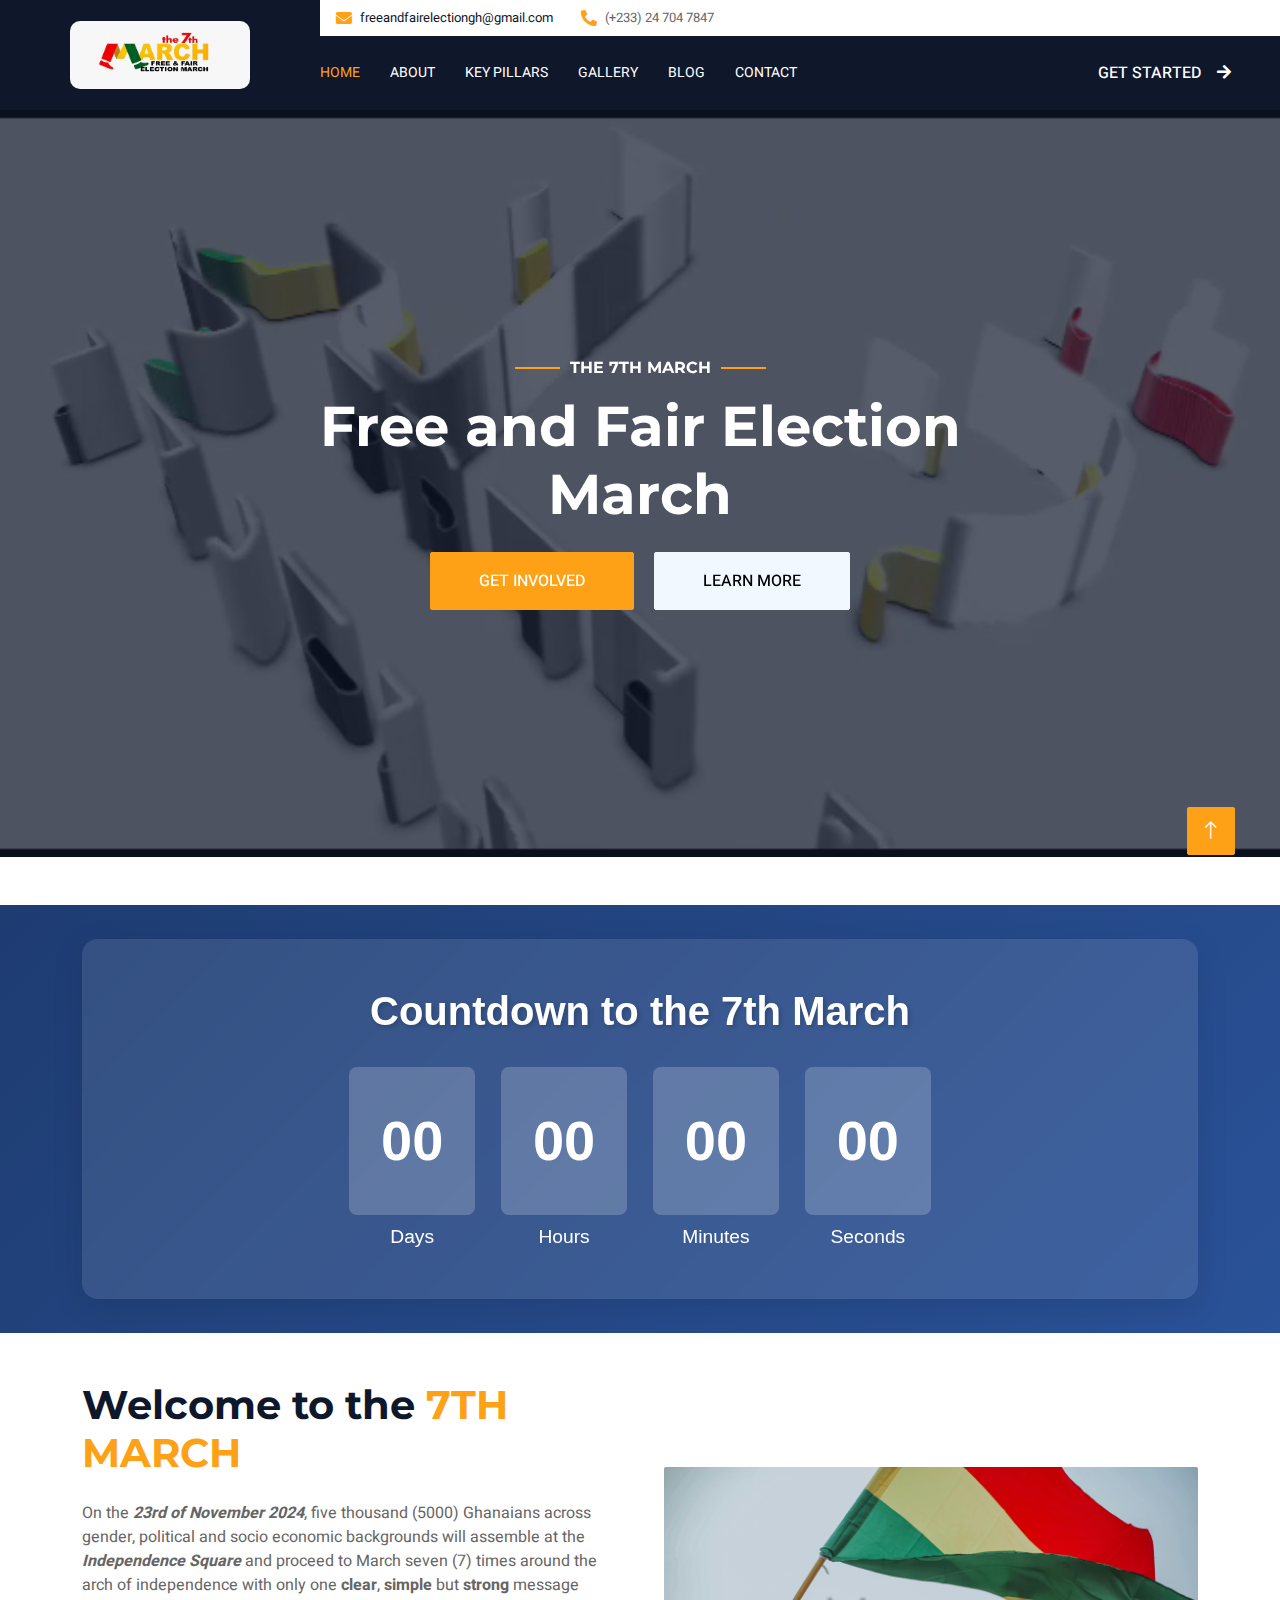
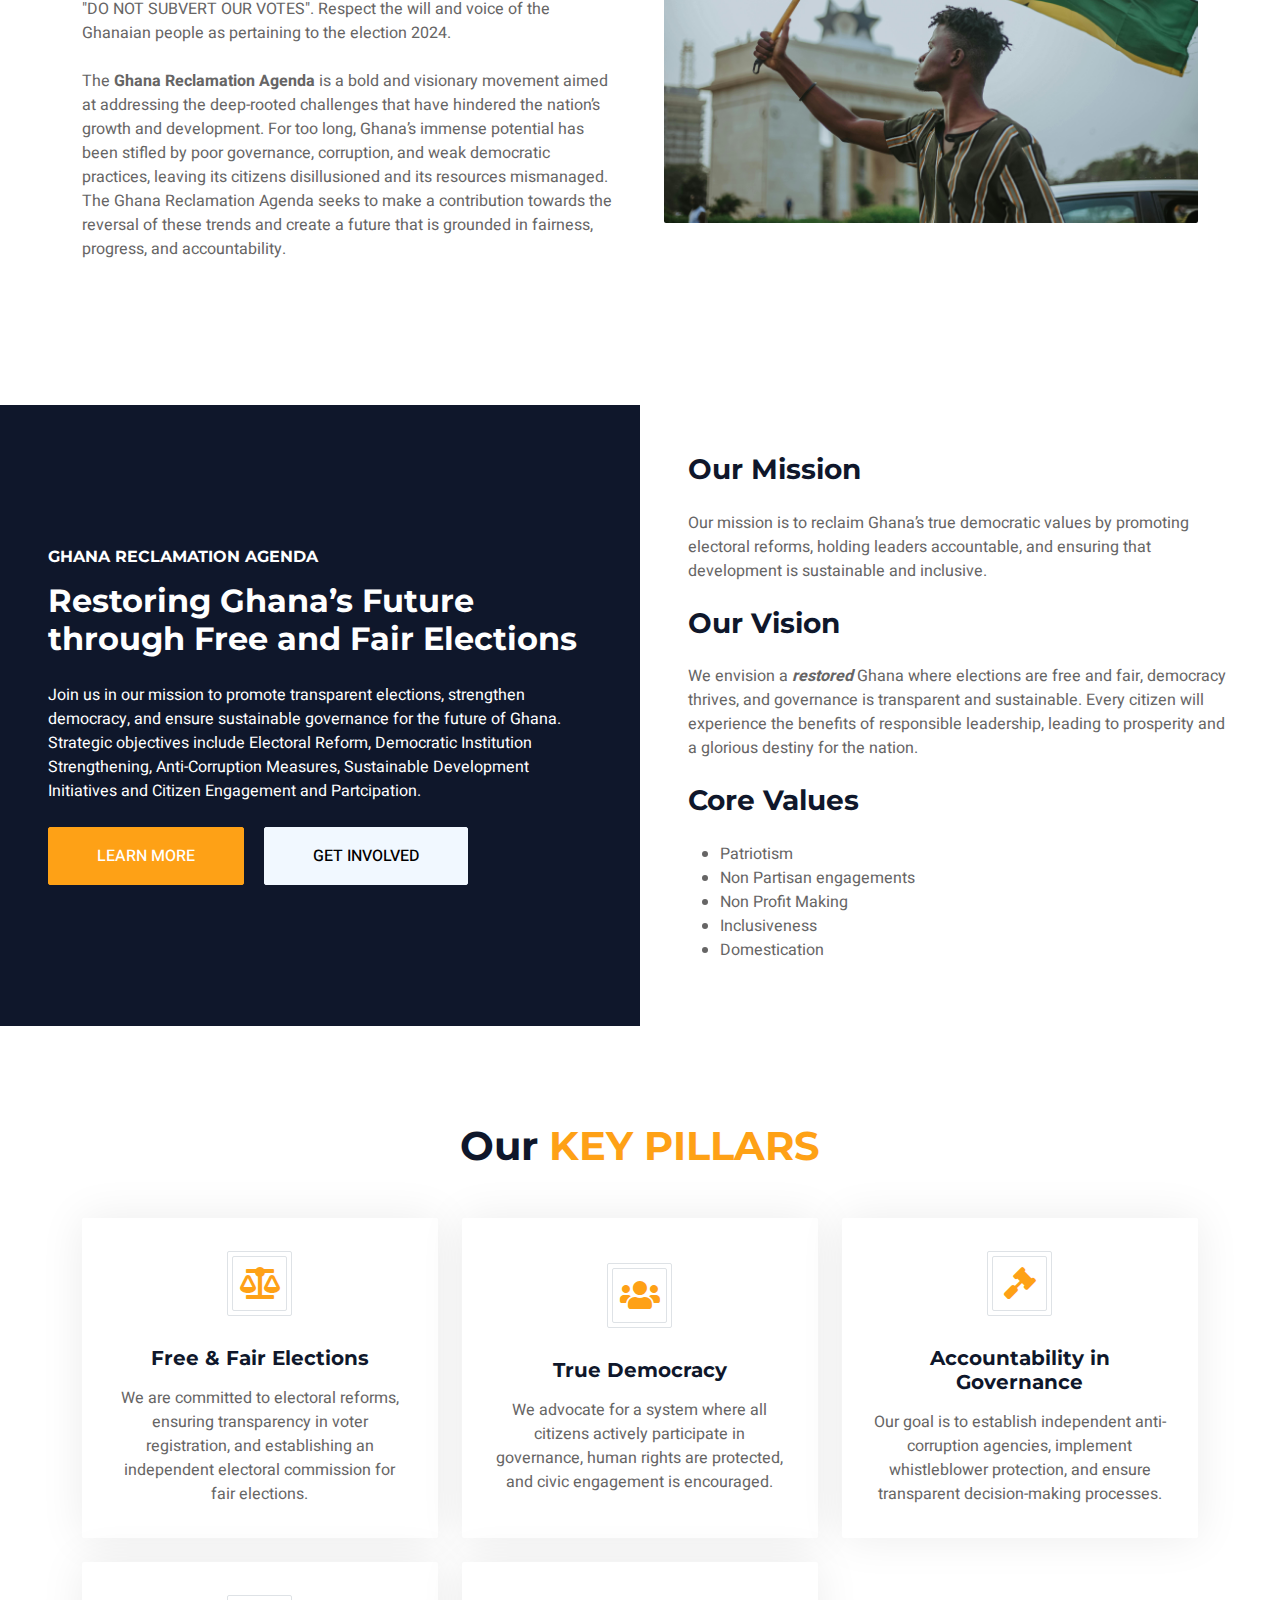
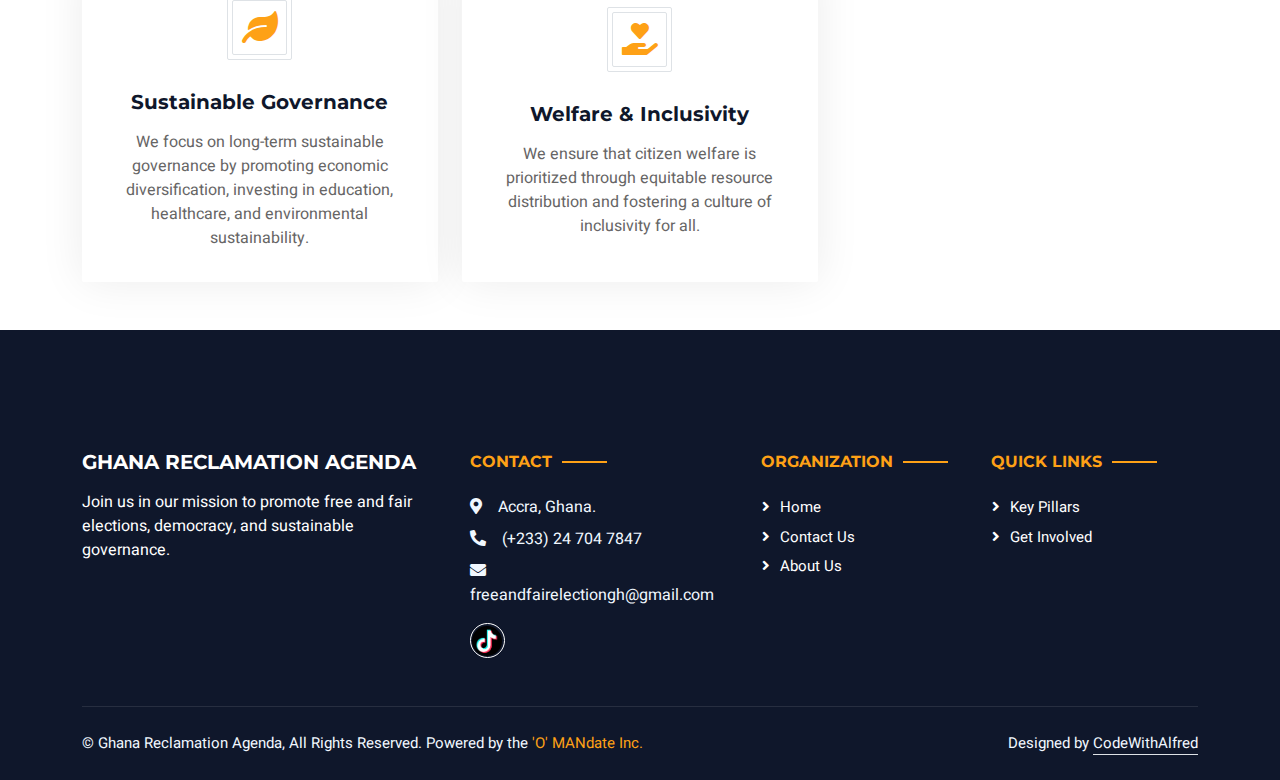
==== commit de84a77a: "feat: countdown" ====
--- a/index.html
+++ b/index.html
@@ -215,8 +215,35 @@
           </div>
         </div>
       </div>
-
       <!-- Carousel End -->
+
+      <!-- Countdown start -->
+      <div class="container-xxl container-countdown">
+        <div class="container">
+          <div id="countdown">
+            <h1>Countdown to the 7th March</h1>
+            <div id="time">
+              <div class="time-section">
+                <div class="time-box" id="days">00</div>
+                <div class="time-label">Days</div>
+              </div>
+              <div class="time-section">
+                <div class="time-box" id="hours">00</div>
+                <div class="time-label">Hours</div>
+              </div>
+              <div class="time-section">
+                <div class="time-box" id="minutes">00</div>
+                <div class="time-label">Minutes</div>
+              </div>
+              <div class="time-section">
+                <div class="time-box" id="seconds">00</div>
+                <div class="time-label">Seconds</div>
+              </div>
+            </div>
+          </div>
+        </div>
+      </div>
+      <!-- Countdown end -->
 
       <!-- About Start -->
       <section class="container-xxl py-5">
--- a/css/style.css
+++ b/css/style.css
@@ -531,8 +531,86 @@
   width: 100%;
   height: 100%;
   object-fit: cover;
-  /* z-index: -1; */
 }
 .carousel-inner {
   position: relative;
 }
+
+/* countdown */
+.container-countdown {
+  padding: 1.5rem;
+  background: linear-gradient(135deg, #1e3c72, #2a5298);
+  display: flex;
+  align-items: center;
+  justify-content: center;
+}
+
+#countdown {
+  text-align: center;
+  background: rgba(255, 255, 255, 0.1);
+  backdrop-filter: blur(10px);
+  padding: 2rem 1rem;
+  border-radius: 1rem;
+  box-shadow: 0 8px 32px rgba(0, 0, 0, 0.1);
+  margin: 10px 0;
+}
+
+#countdown h1 {
+  color: white;
+  font-family: -apple-system, BlinkMacSystemFont, "Segoe UI", Roboto, sans-serif;
+  font-size: clamp(1.5rem, 5vw, 2.5rem);
+  margin-bottom: 2rem;
+  text-shadow: 2px 2px 4px rgba(0, 0, 0, 0.2);
+  padding: 0 1rem;
+}
+
+#time {
+  display: flex;
+  justify-content: center;
+  flex-wrap: wrap;
+  gap: clamp(0.5rem, 2vw, 2rem);
+  color: white;
+  font-family: -apple-system, BlinkMacSystemFont, "Segoe UI", Roboto, sans-serif;
+}
+
+.time-section {
+  display: flex;
+  flex-direction: column;
+  align-items: center;
+  min-width: calc(50% - 1rem);
+  max-width: 200px;
+}
+
+.time-box {
+  background: rgba(255, 255, 255, 0.2);
+  padding: clamp(1rem, 3vw, 2rem);
+  border-radius: 0.5rem;
+  margin-bottom: 0.5rem;
+  font-size: clamp(2rem, 5vw, 3.5rem);
+  font-weight: bold;
+  width: 100%;
+  display: flex;
+  justify-content: center;
+  align-items: center;
+  aspect-ratio: 1;
+}
+
+.time-label {
+  text-align: center;
+  font-size: clamp(1rem, 2vw, 1.2rem);
+}
+
+/* Desktop layout */
+@media (min-width: 768px) {
+  .time-section {
+    min-width: auto;
+  }
+
+  #countdown {
+    padding: 3rem;
+  }
+
+  .time-box {
+    min-width: 120px;
+  }
+}
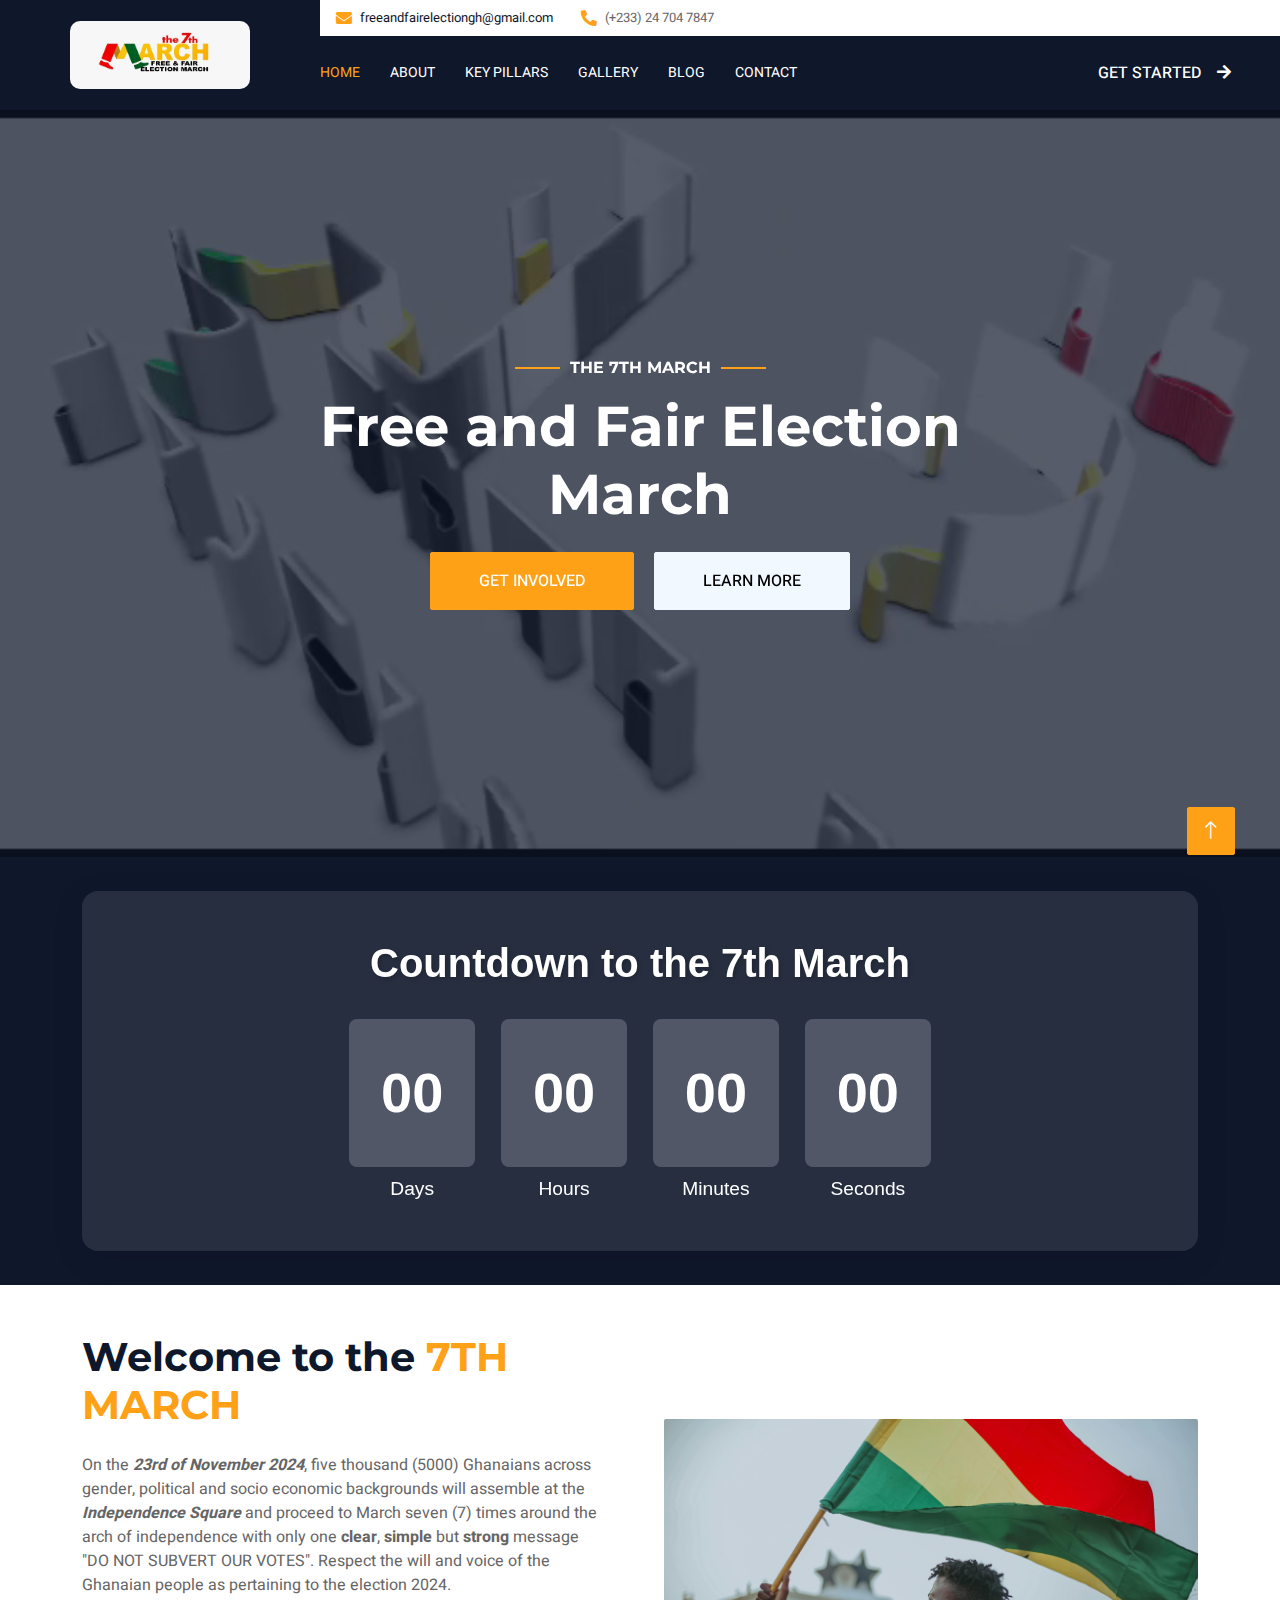
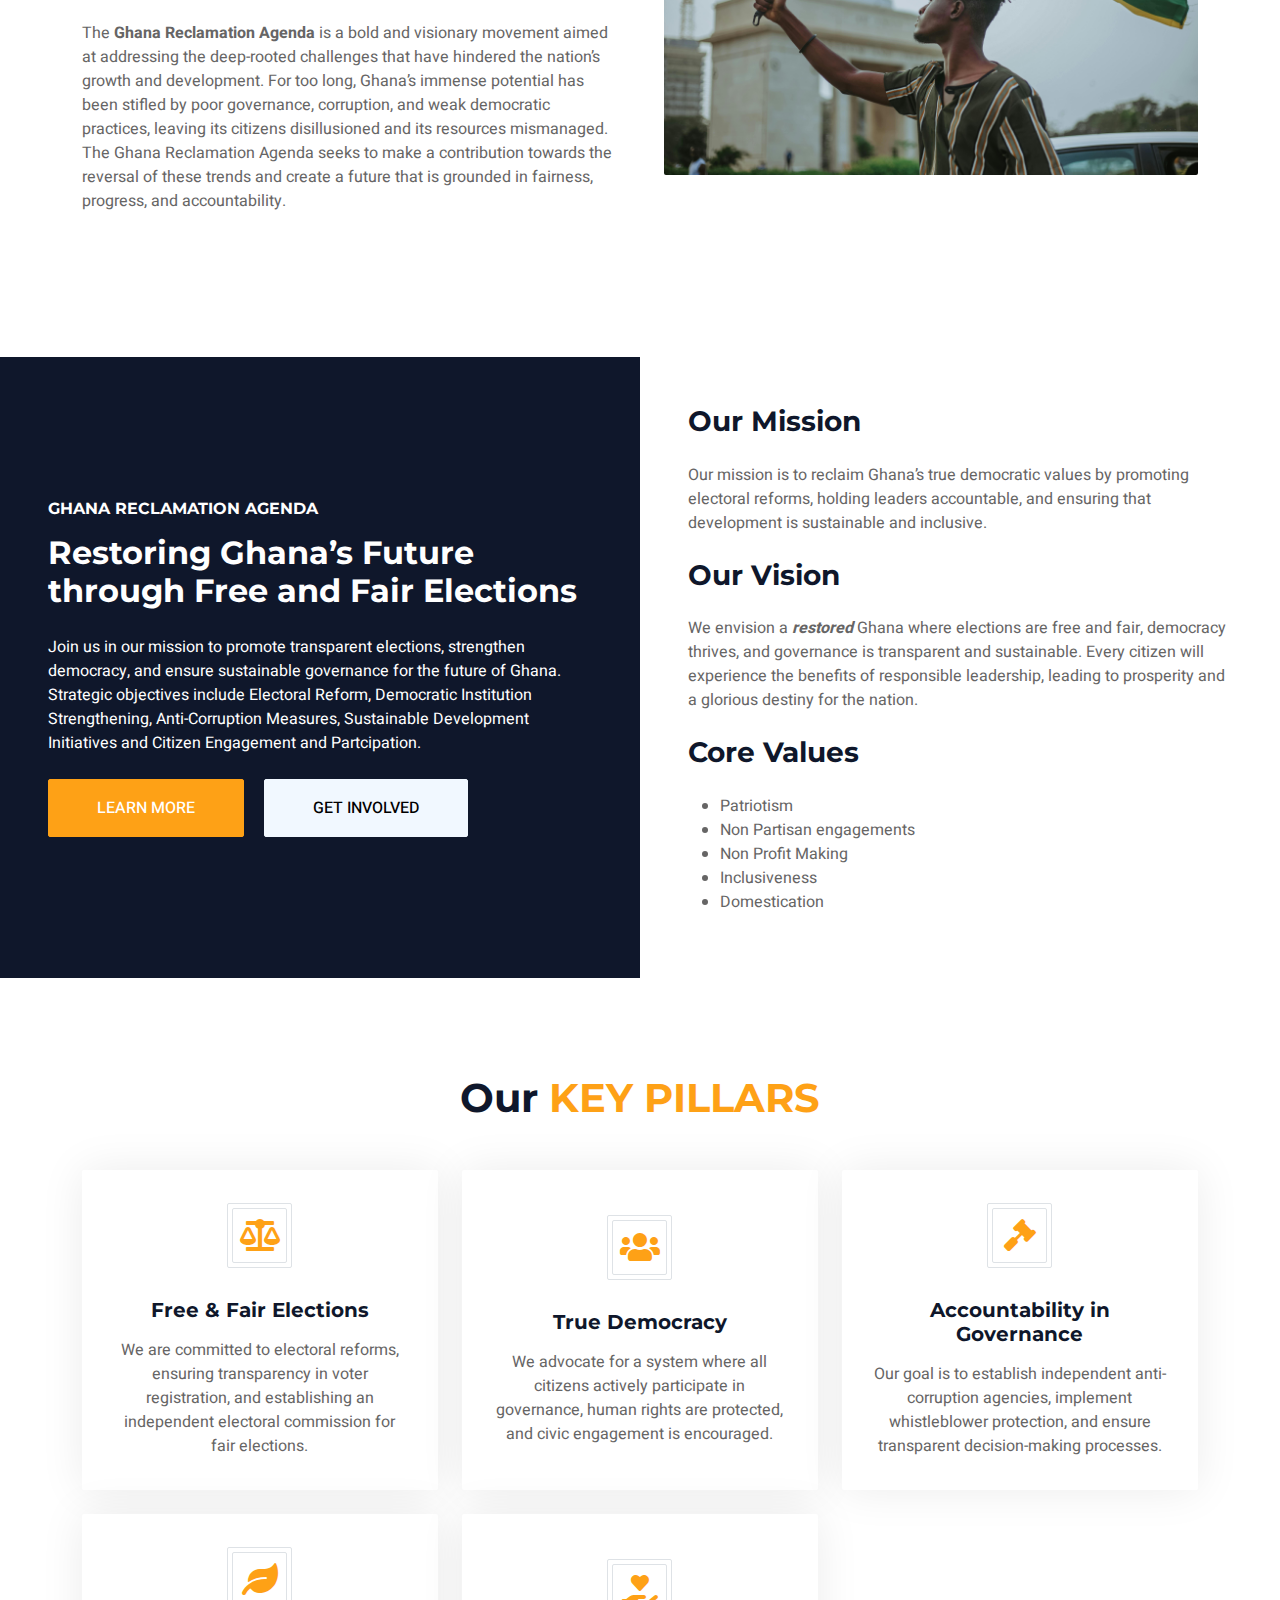
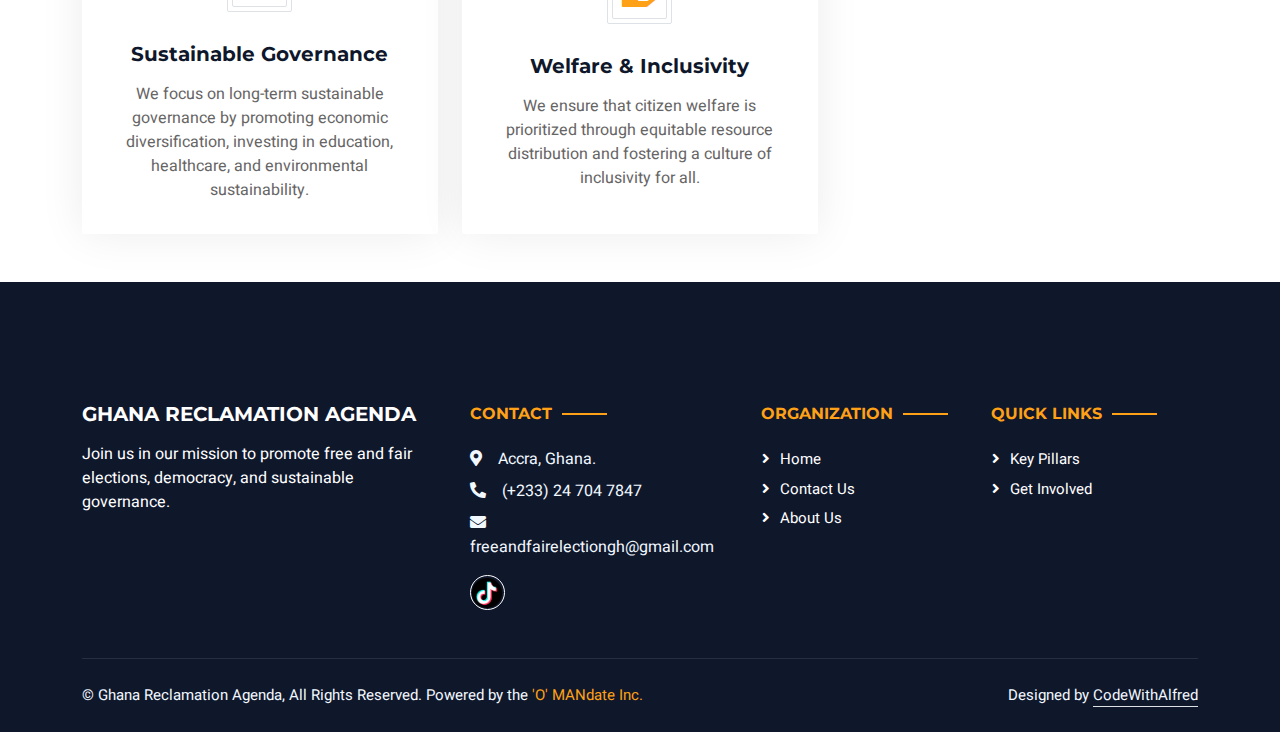
==== commit 2acf90d5: "modified: countdown UI" ====
--- a/index.html
+++ b/index.html
@@ -163,7 +163,7 @@
       <!-- Header End -->
 
       <!-- Carousel Start -->
-      <div class="container-fluid p-0 mb-5">
+      <div class="container-fluid p-0">
         <div
           id="header-carousel"
           class="carousel slide"
--- a/css/style.css
+++ b/css/style.css
@@ -539,7 +539,7 @@
 /* countdown */
 .container-countdown {
   padding: 1.5rem;
-  background: linear-gradient(135deg, #1e3c72, #2a5298);
+  background: var(--dark);
   display: flex;
   align-items: center;
   justify-content: center;
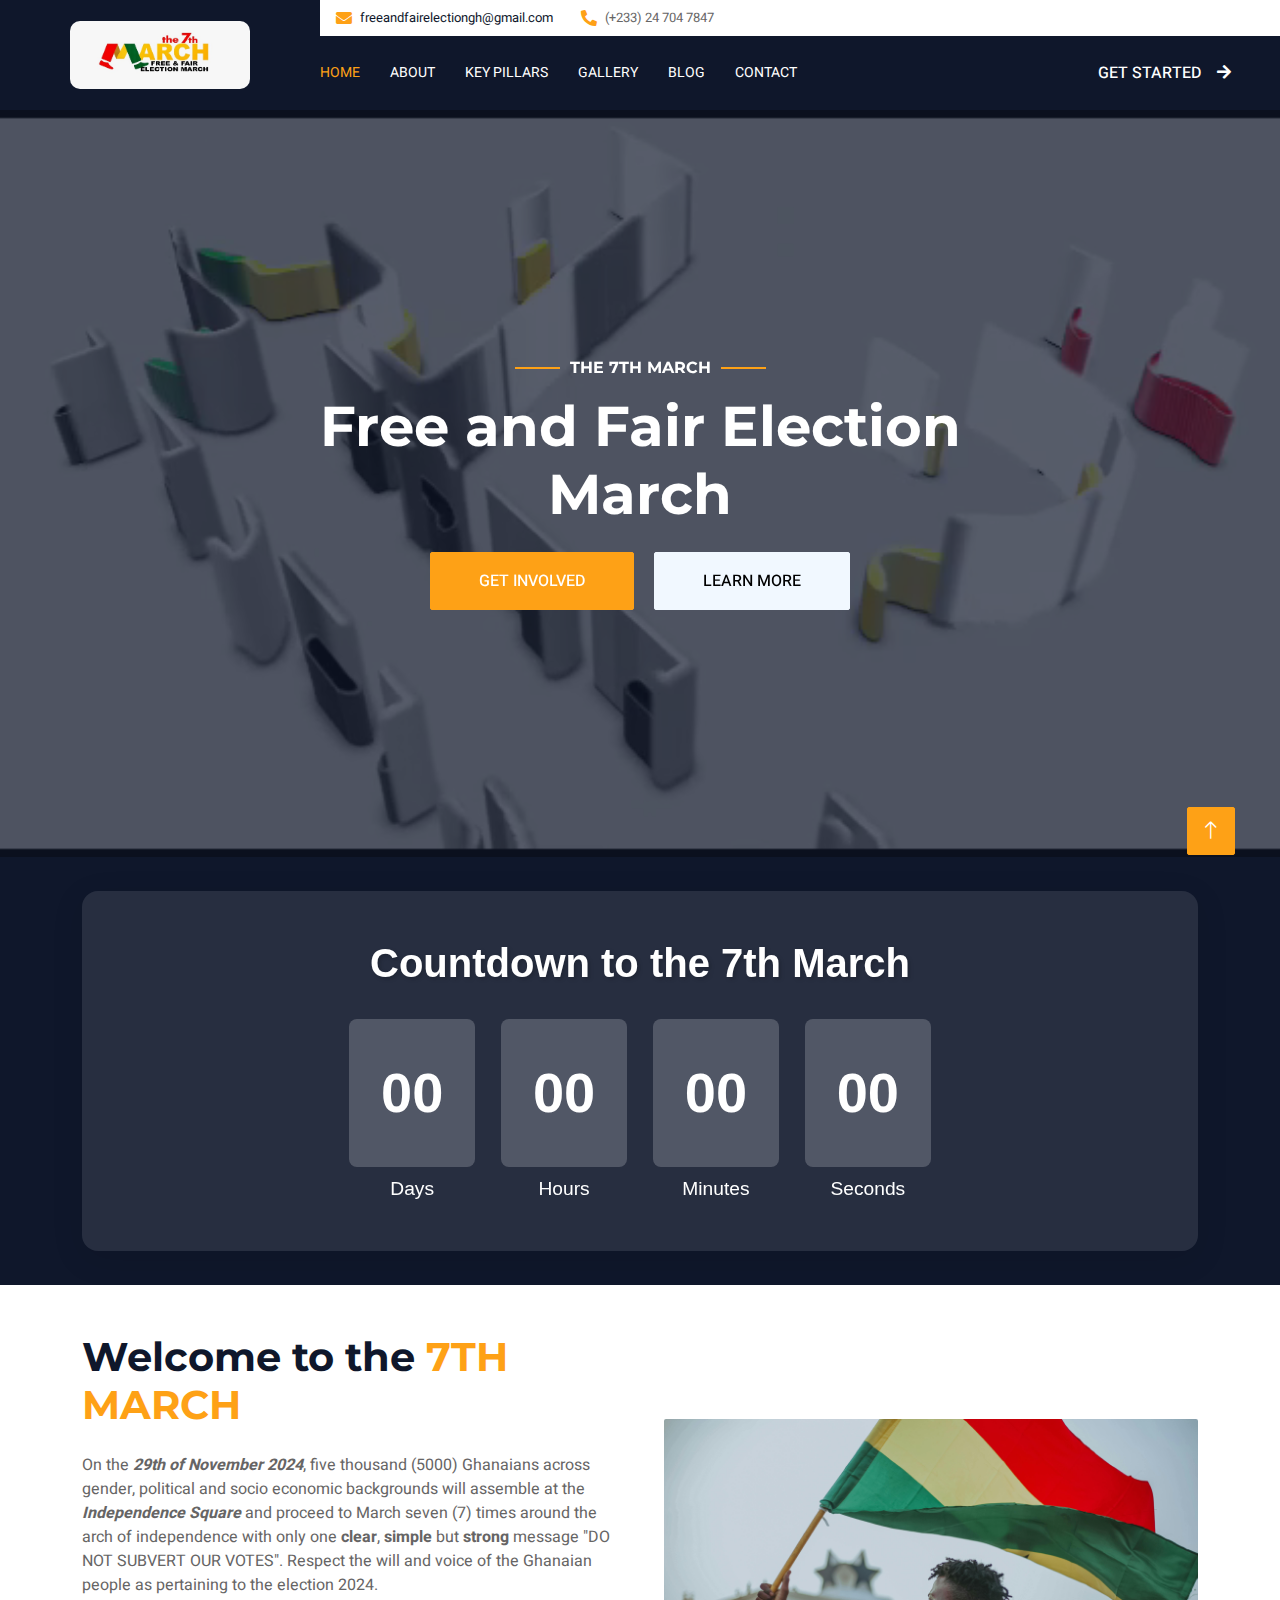
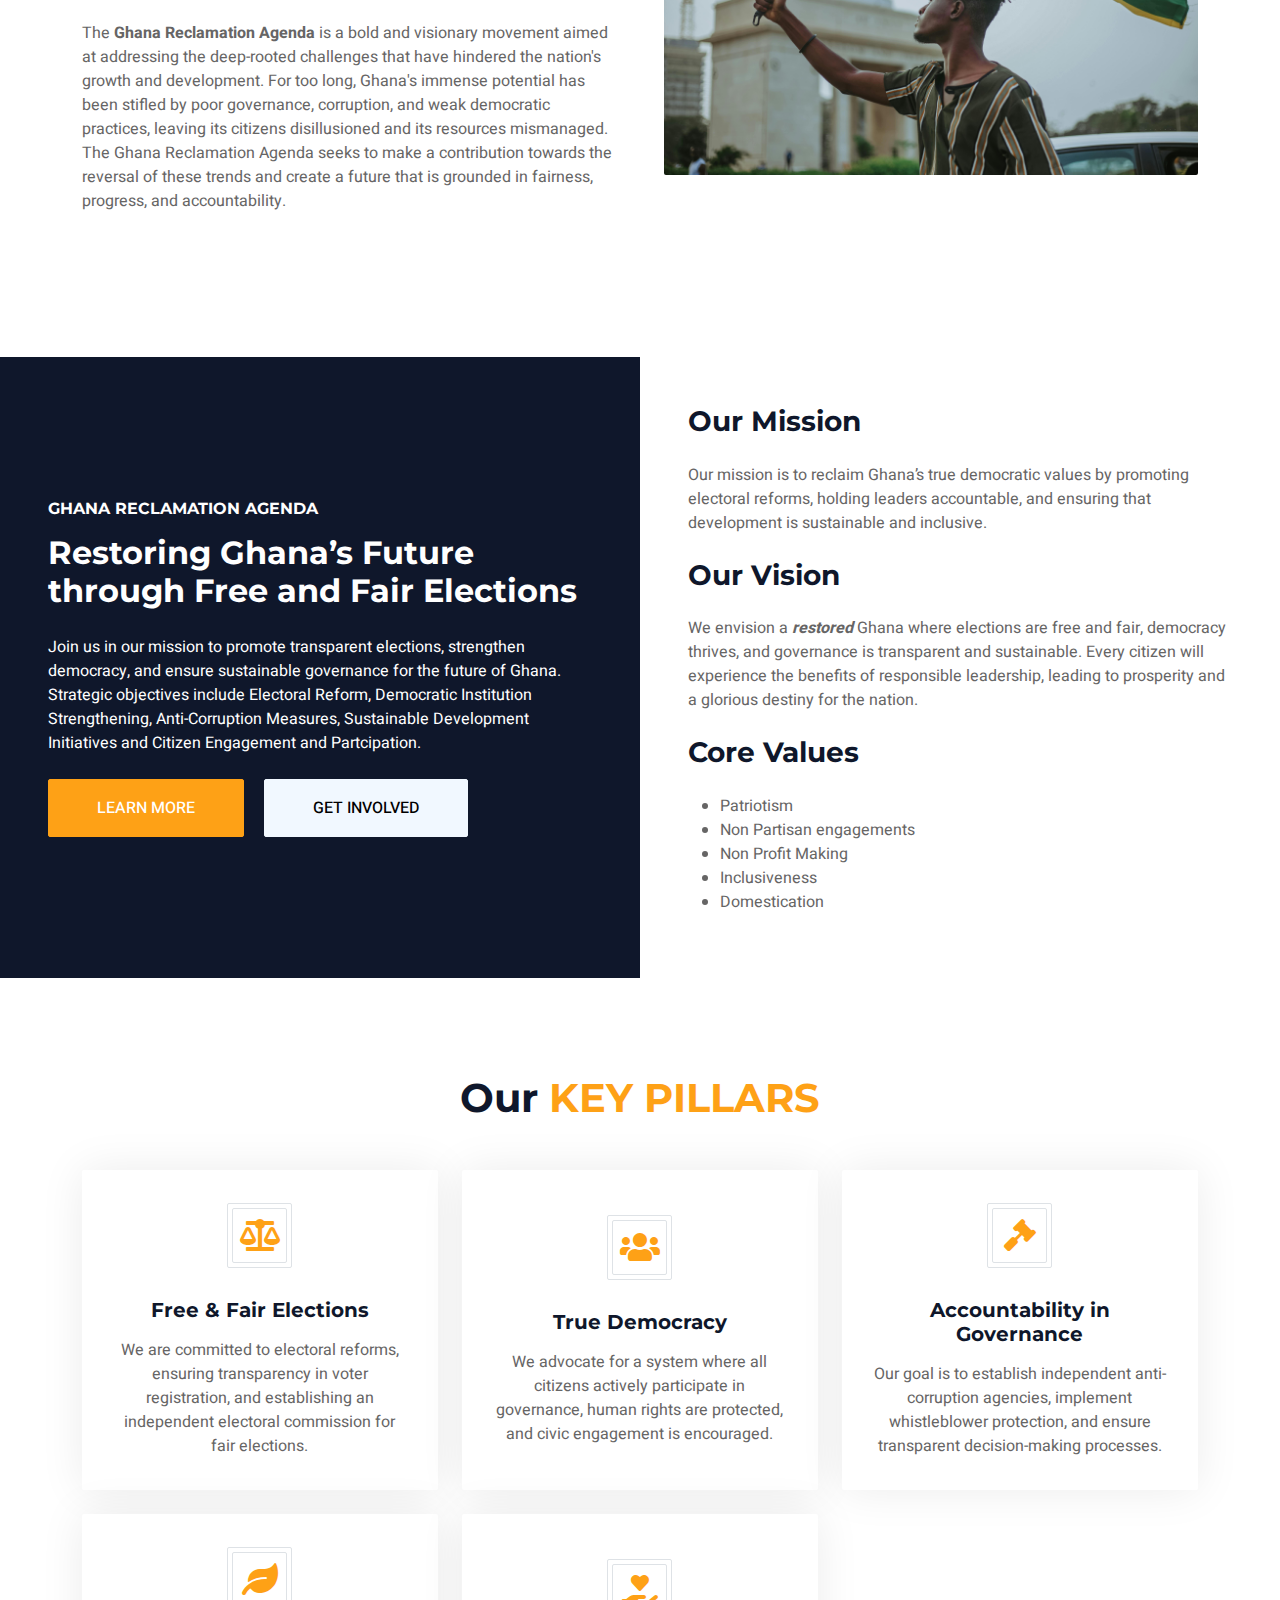
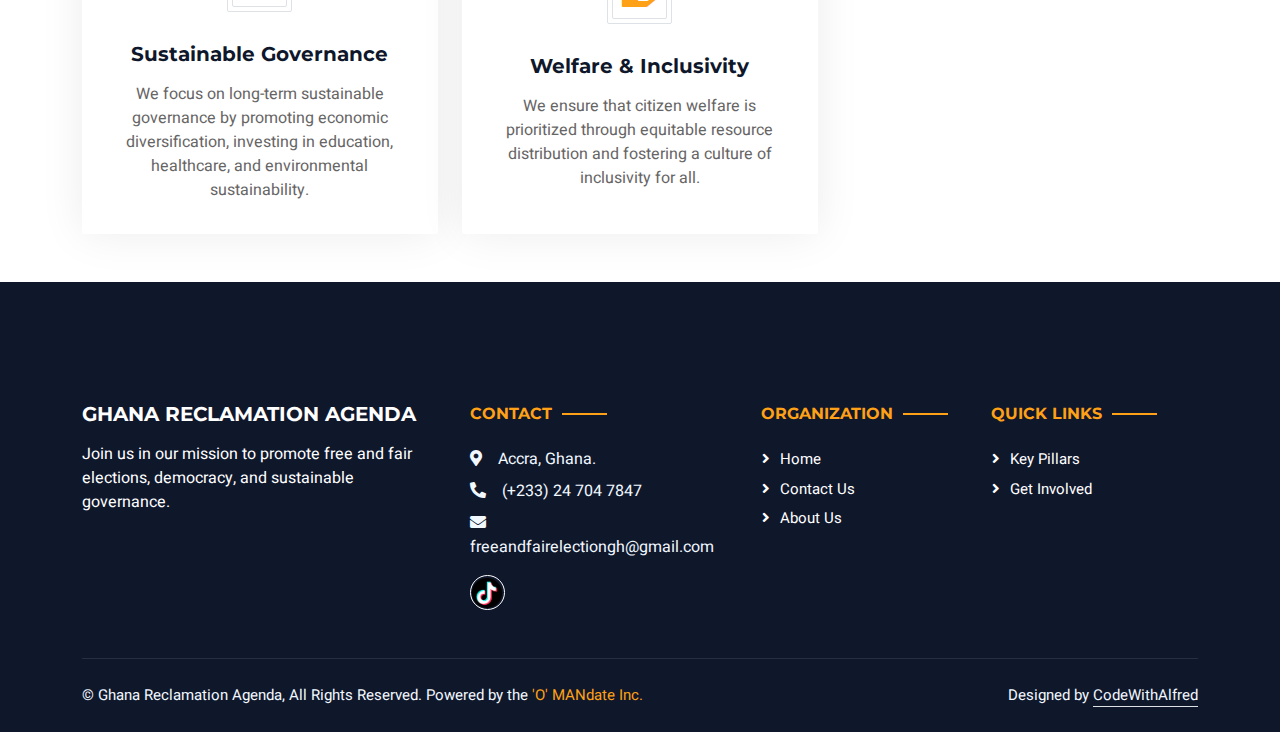
==== commit ea850926: "update: countdown date" ====
--- a/index.html
+++ b/index.html
@@ -255,21 +255,21 @@
                 <span class="text-primary text-uppercase">7th March</span>
               </h1>
               <p class="mb-4">
-                On the <strong><i>23rd of November 2024</i></strong
+                On the <strong><i>29th of November 2024</i></strong
                 >, five thousand (5000) Ghanaians across gender, political and
                 socio economic backgrounds will assemble at the
                 <strong><i> Independence Square</i></strong> and proceed to
                 March seven (7) times around the arch of independence with only
                 one <strong>clear</strong>, <strong>simple</strong> but
-                <strong>strong</strong> message <br />
-                "DO NOT SUBVERT OUR VOTES". Respect the will and voice of the
-                Ghanaian people as pertaining to the election 2024.
+                <strong>strong</strong> message "DO NOT SUBVERT OUR VOTES".
+                Respect the will and voice of the Ghanaian people as pertaining
+                to the election 2024.
                 <br />
                 <br />
                 The <strong>Ghana Reclamation Agenda</strong> is a bold and
                 visionary movement aimed at addressing the deep-rooted
-                challenges that have hindered the nation’s growth and
-                development. For too long, Ghana’s immense potential has been
+                challenges that have hindered the nation's growth and
+                development. For too long, Ghana's immense potential has been
                 stifled by poor governance, corruption, and weak democratic
                 practices, leaving its citizens disillusioned and its resources
                 mismanaged. The Ghana Reclamation Agenda seeks to make a
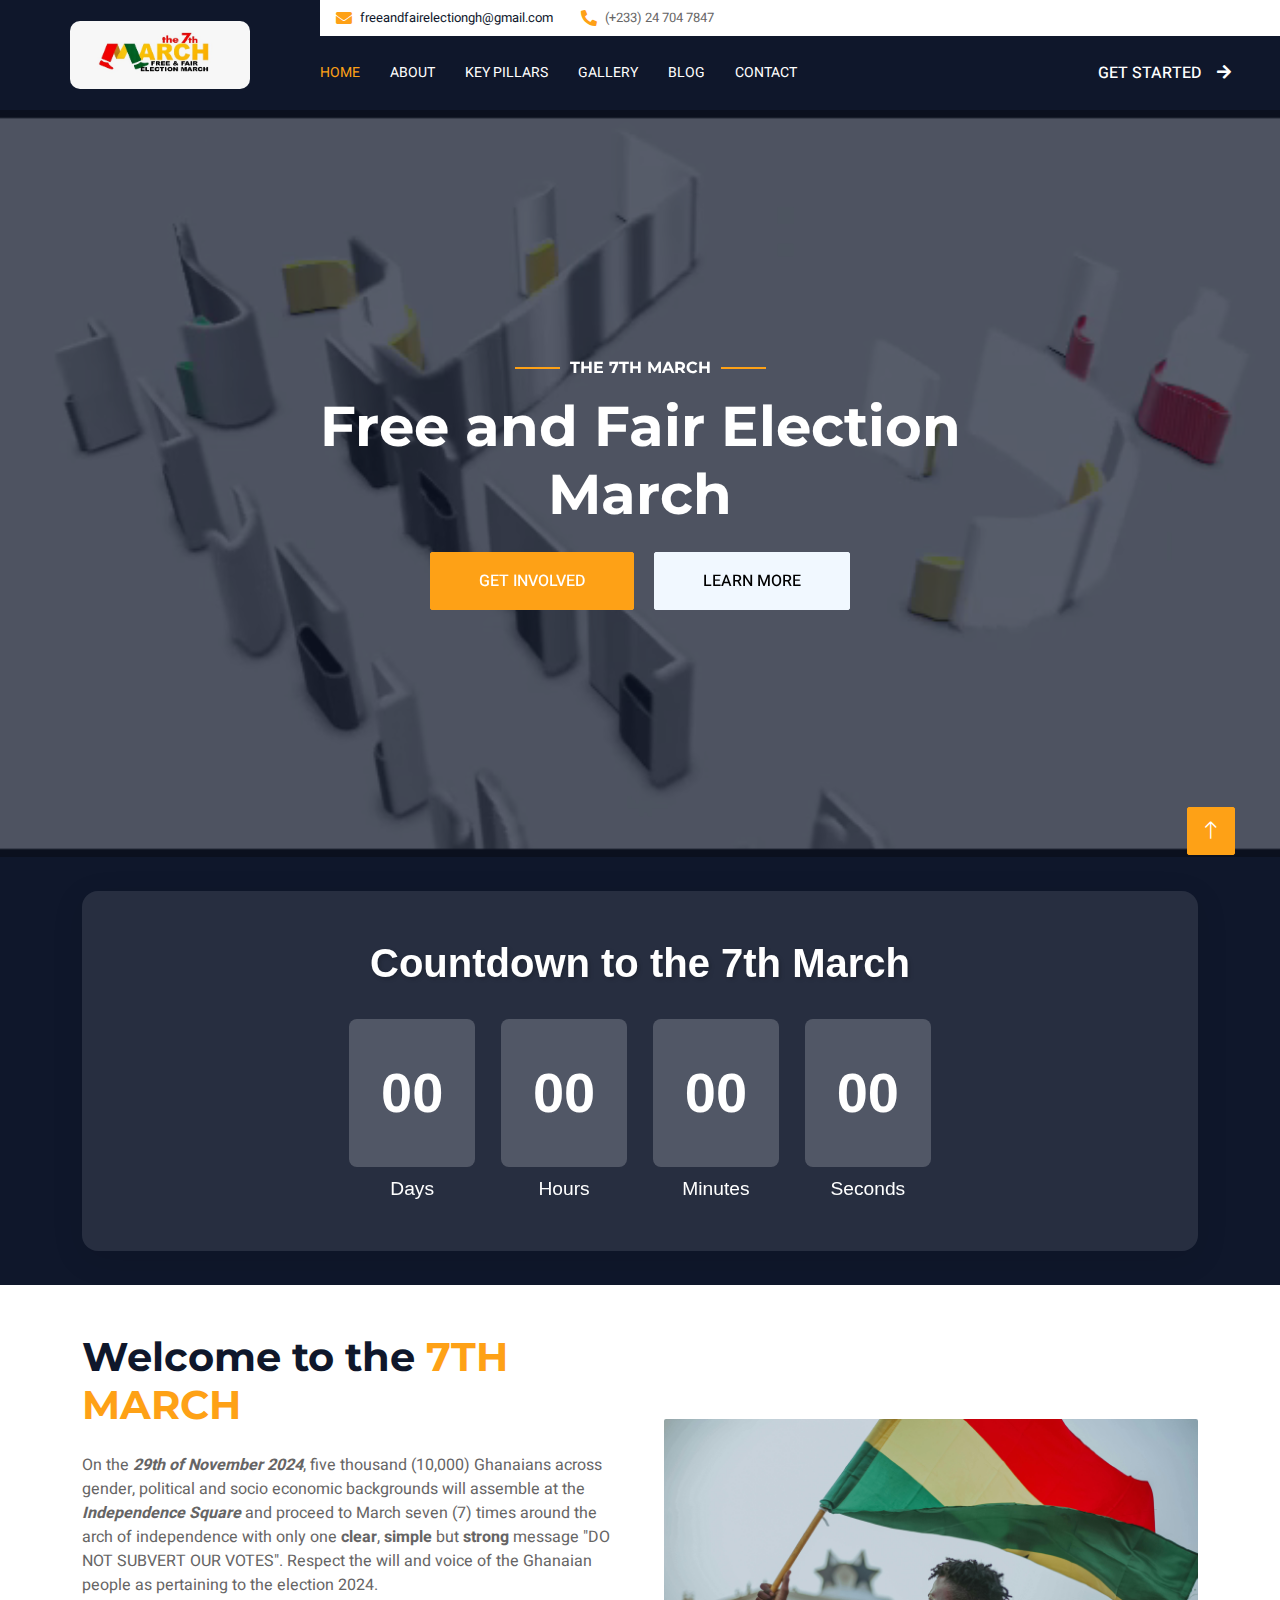
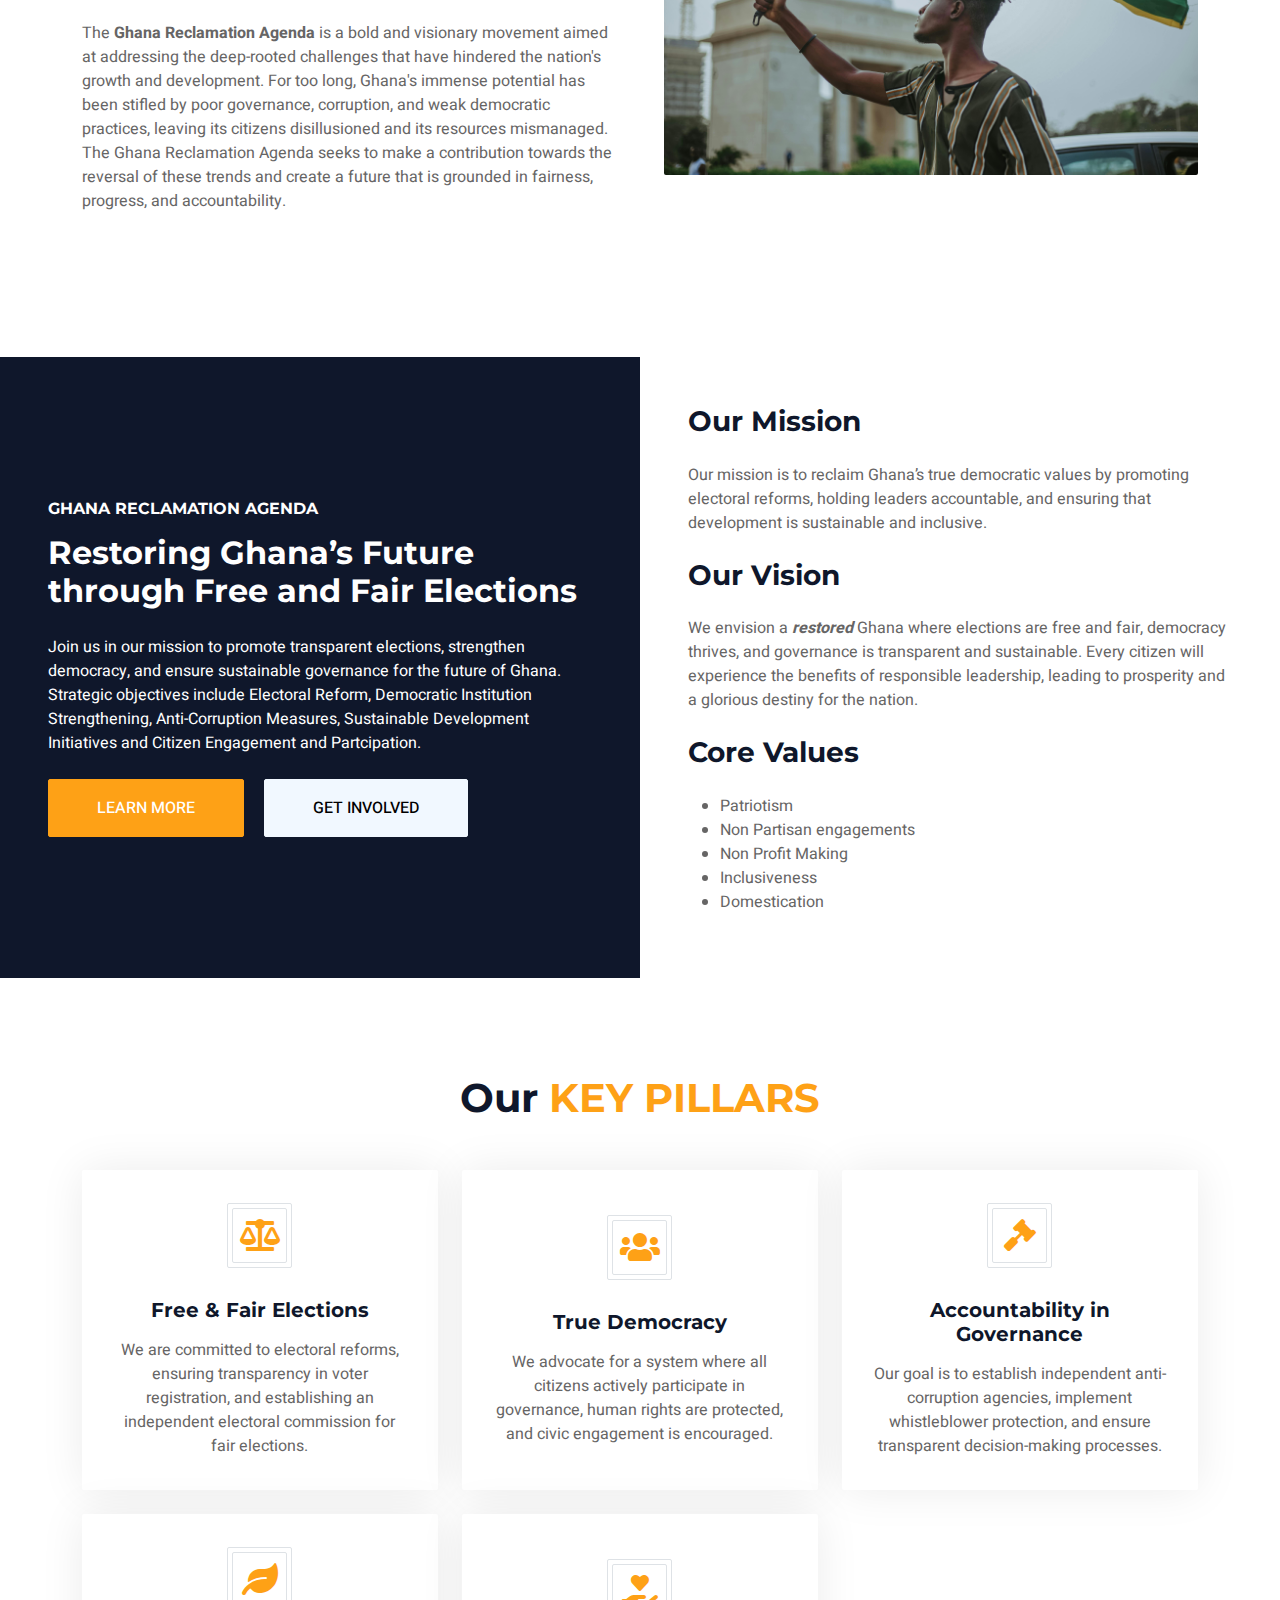
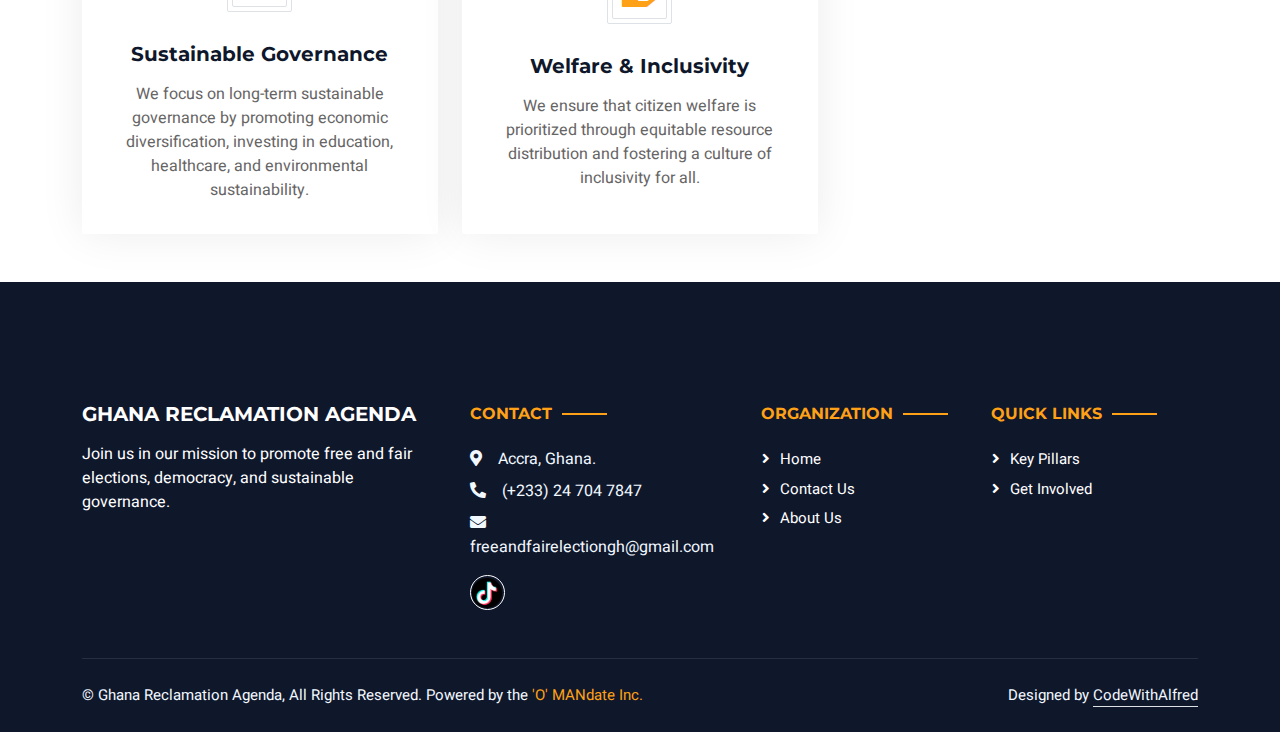
==== commit 48c27aef: "update: about description in the homepage section" ====
--- a/index.html
+++ b/index.html
@@ -256,7 +256,7 @@
               </h1>
               <p class="mb-4">
                 On the <strong><i>29th of November 2024</i></strong
-                >, five thousand (5000) Ghanaians across gender, political and
+                >, five thousand (10,000) Ghanaians across gender, political and
                 socio economic backgrounds will assemble at the
                 <strong><i> Independence Square</i></strong> and proceed to
                 March seven (7) times around the arch of independence with only
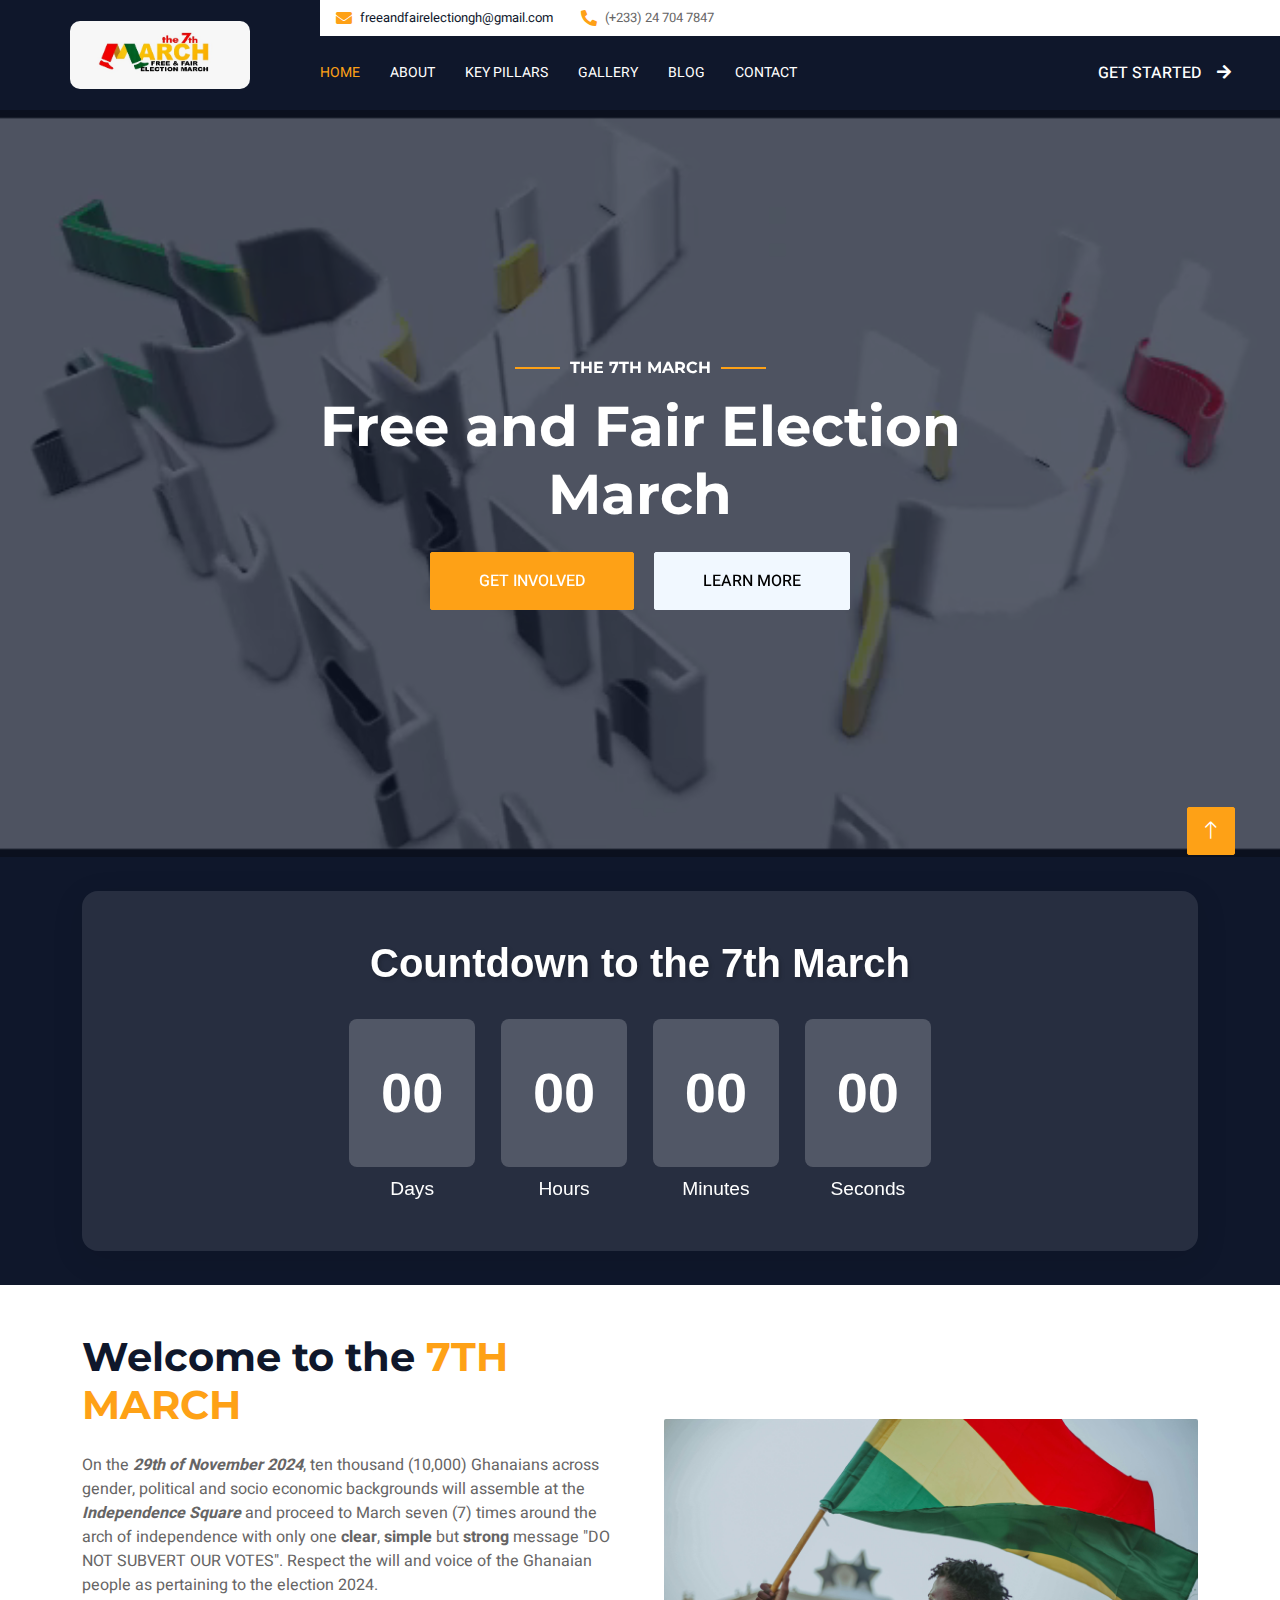
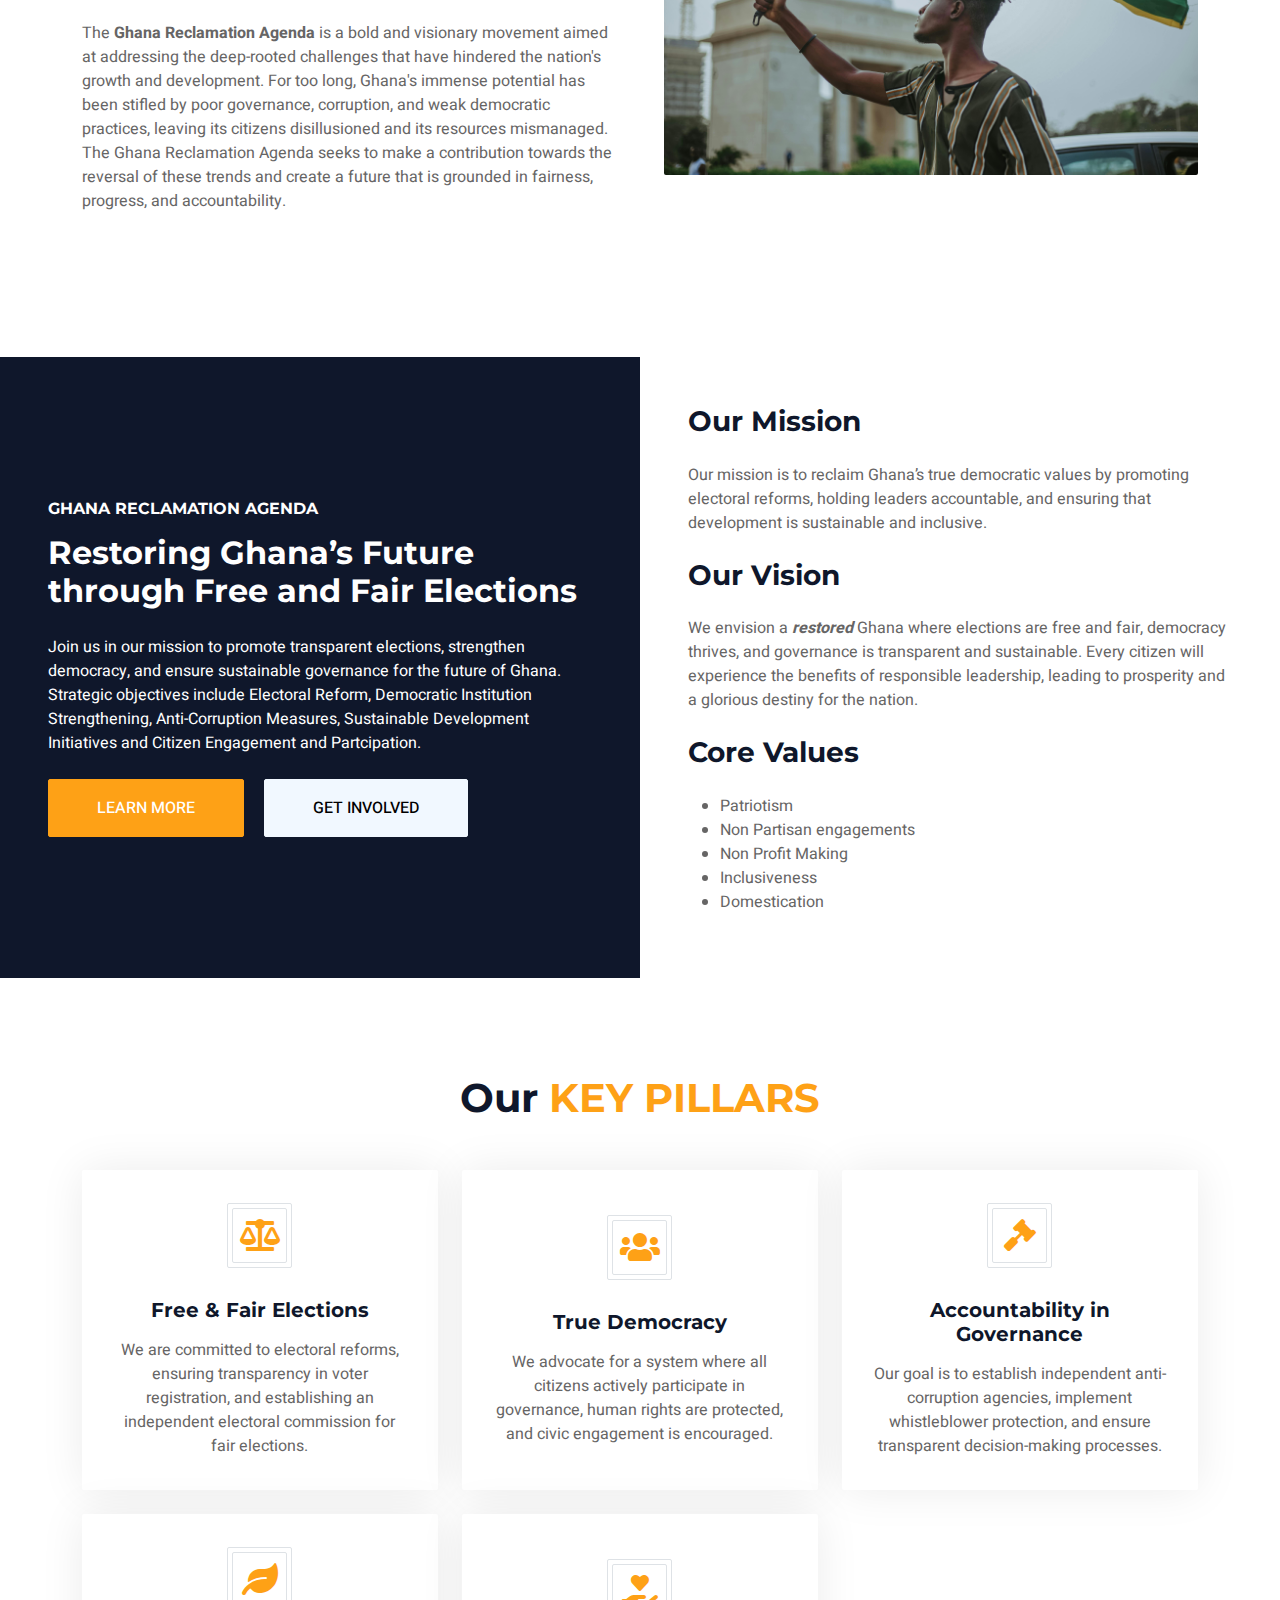
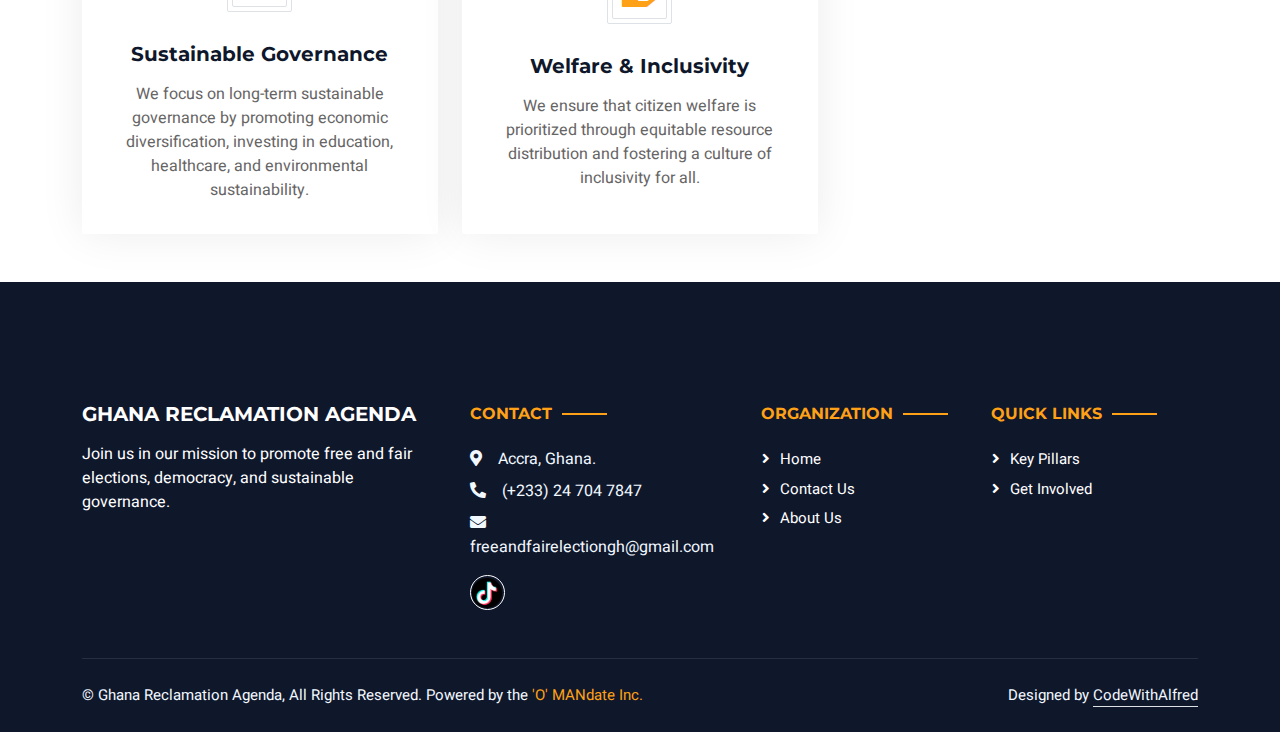
==== commit e782e08c: "update: about description in the homepage section" ====
--- a/index.html
+++ b/index.html
@@ -256,7 +256,7 @@
               </h1>
               <p class="mb-4">
                 On the <strong><i>29th of November 2024</i></strong
-                >, five thousand (10,000) Ghanaians across gender, political and
+                >, ten thousand (10,000) Ghanaians across gender, political and
                 socio economic backgrounds will assemble at the
                 <strong><i> Independence Square</i></strong> and proceed to
                 March seven (7) times around the arch of independence with only
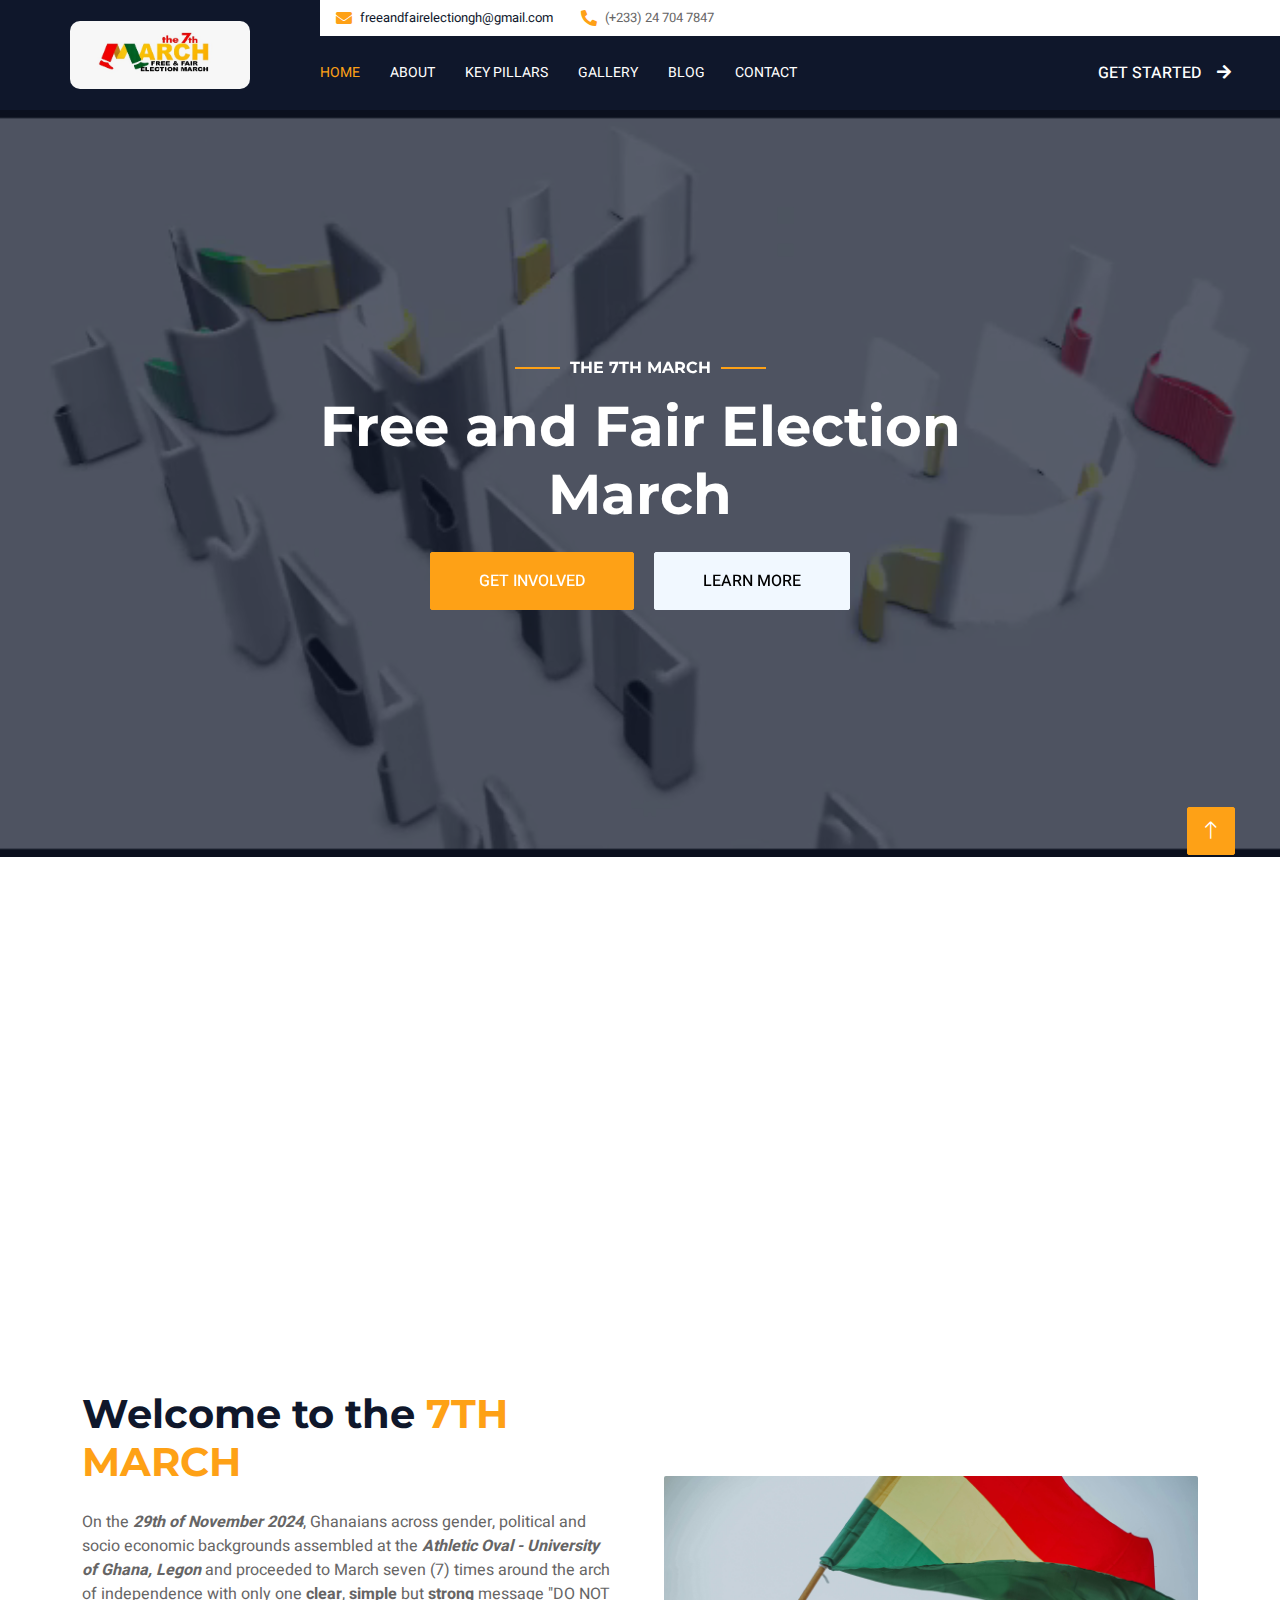
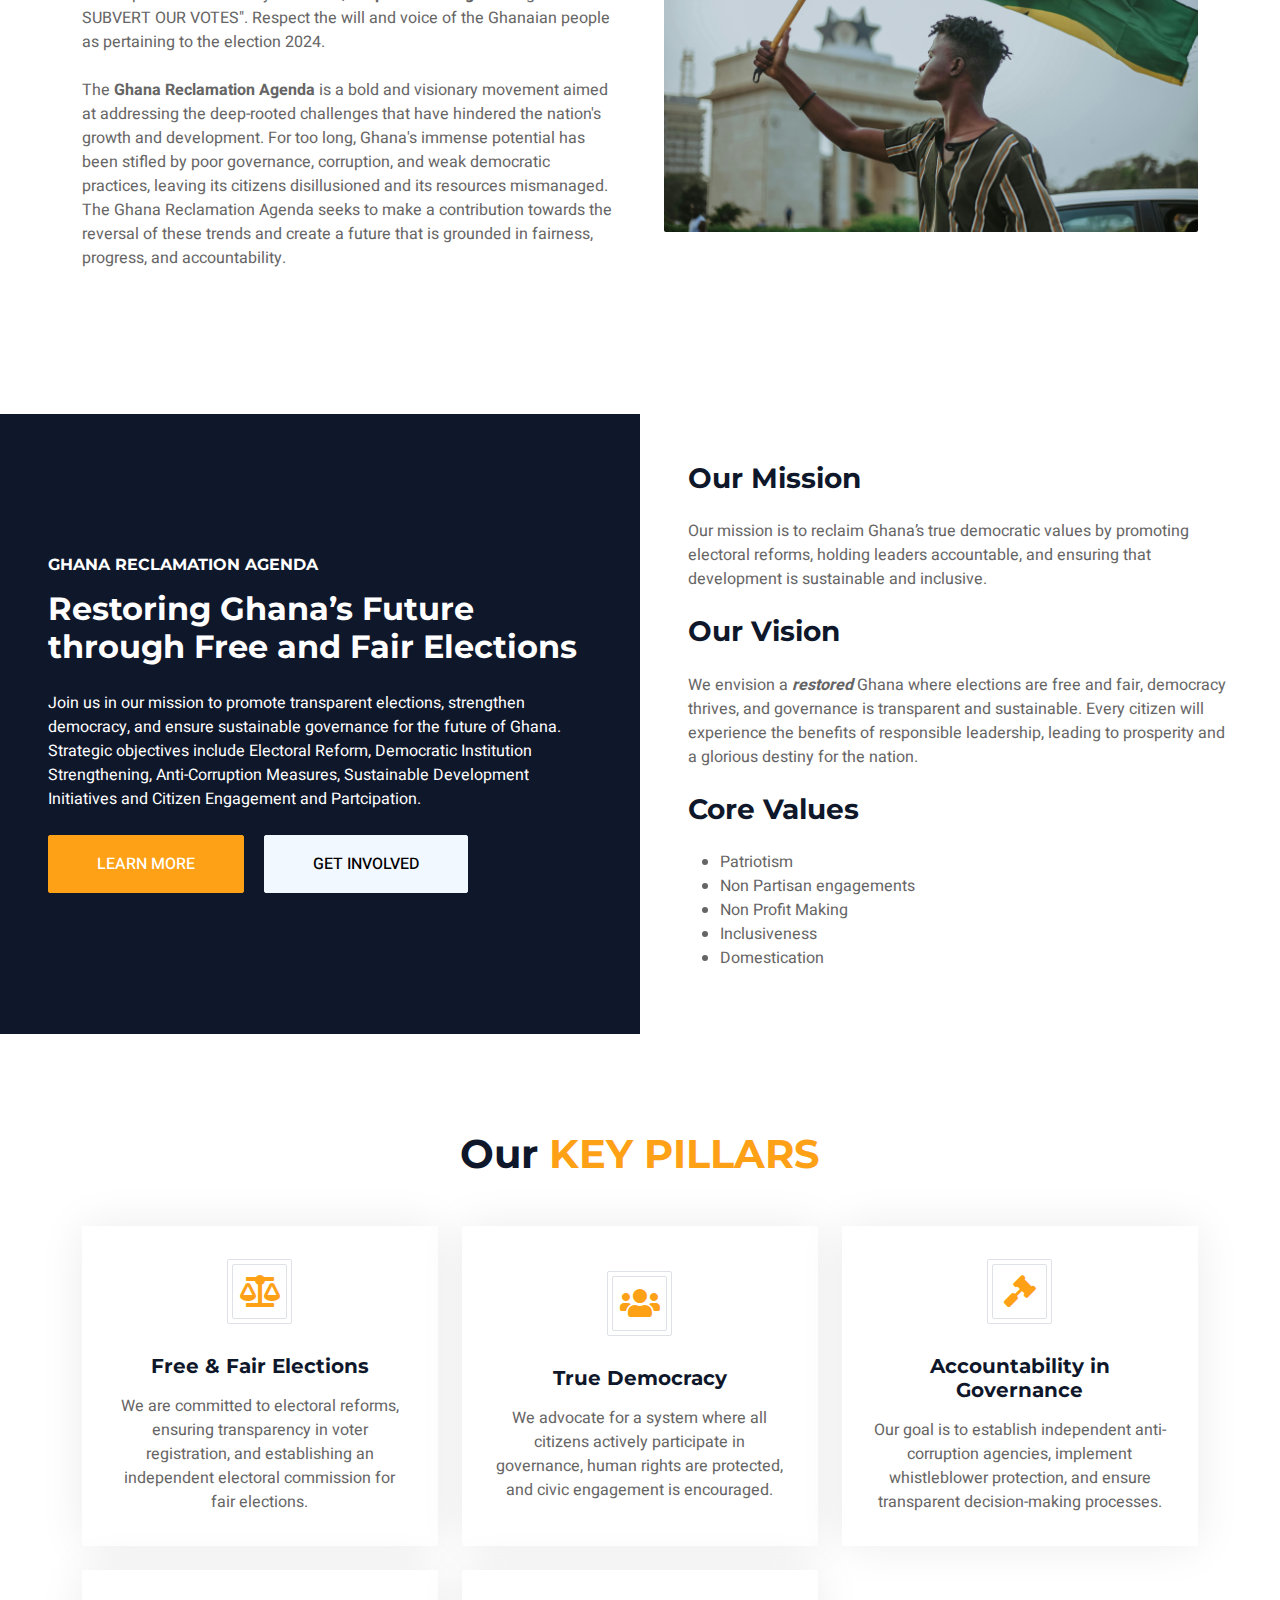
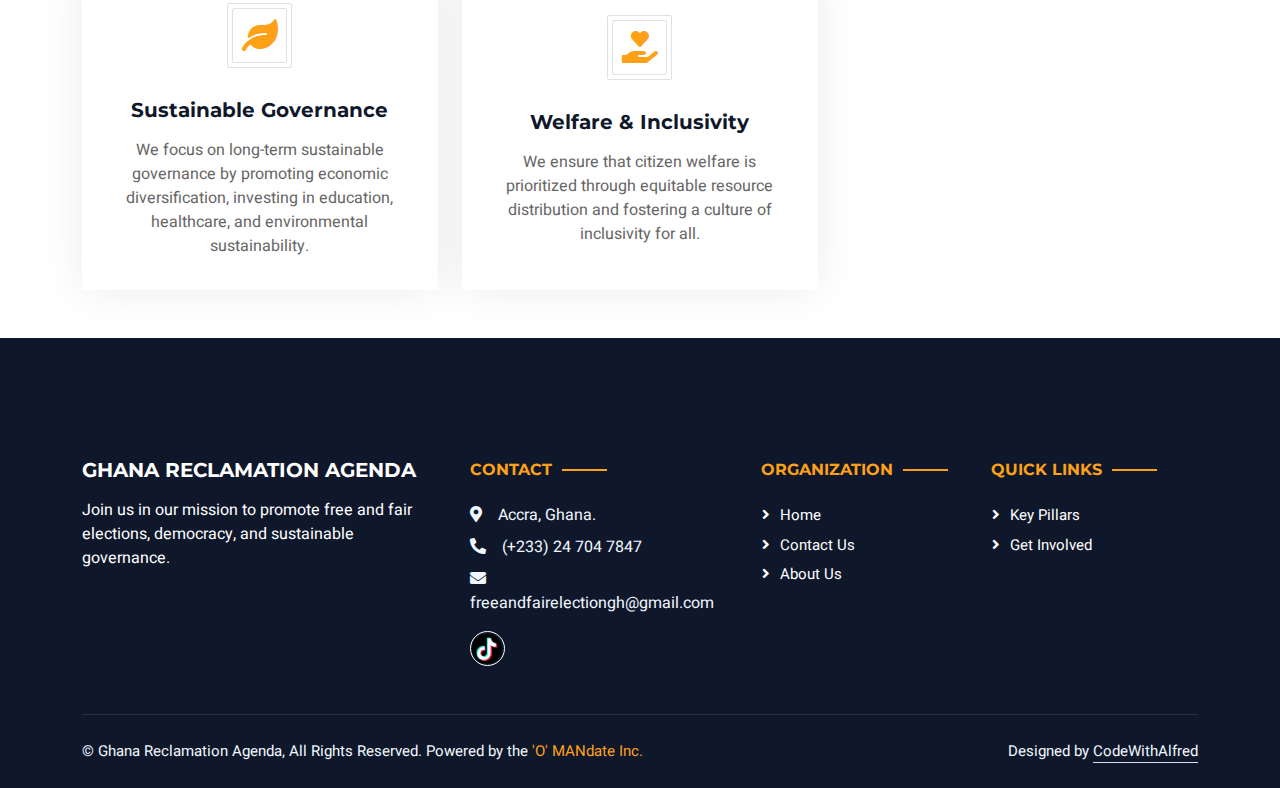
==== commit 9950b308: "update: event video embed" ====
--- a/index.html
+++ b/index.html
@@ -217,33 +217,24 @@
       </div>
       <!-- Carousel End -->
 
-      <!-- Countdown start -->
+      <!-- Video start -->
       <div class="container-xxl container-countdown">
         <div class="container">
-          <div id="countdown">
-            <h1>Countdown to the 7th March</h1>
-            <div id="time">
-              <div class="time-section">
-                <div class="time-box" id="days">00</div>
-                <div class="time-label">Days</div>
-              </div>
-              <div class="time-section">
-                <div class="time-box" id="hours">00</div>
-                <div class="time-label">Hours</div>
-              </div>
-              <div class="time-section">
-                <div class="time-box" id="minutes">00</div>
-                <div class="time-label">Minutes</div>
-              </div>
-              <div class="time-section">
-                <div class="time-box" id="seconds">00</div>
-                <div class="time-label">Seconds</div>
-              </div>
-            </div>
+          <div class="video-container pt-5">
+            <iframe
+              width="100%"
+              height="430"
+              src="https://www.youtube.com/embed/f78GCMmkSrU?si=DXDAJOaRFIX_a7Fb"
+              title="YouTube video player"
+              frameborder="0"
+              allow="accelerometer; autoplay; clipboard-write; encrypted-media; gyroscope; picture-in-picture; web-share"
+              referrerpolicy="strict-origin-when-cross-origin"
+              allowfullscreen
+            ></iframe>
           </div>
         </div>
       </div>
-      <!-- Countdown end -->
+      <!-- Video end -->
 
       <!-- About Start -->
       <section class="container-xxl py-5">
@@ -256,14 +247,16 @@
               </h1>
               <p class="mb-4">
                 On the <strong><i>29th of November 2024</i></strong
-                >, ten thousand (10,000) Ghanaians across gender, political and
-                socio economic backgrounds will assemble at the
-                <strong><i> Independence Square</i></strong> and proceed to
-                March seven (7) times around the arch of independence with only
-                one <strong>clear</strong>, <strong>simple</strong> but
-                <strong>strong</strong> message "DO NOT SUBVERT OUR VOTES".
-                Respect the will and voice of the Ghanaian people as pertaining
-                to the election 2024.
+                >, Ghanaians across gender, political and socio economic
+                backgrounds assembled at the
+                <strong
+                  ><i> Athletic Oval - University of Ghana, Legon</i></strong
+                >
+                and proceeded to March seven (7) times around the arch of
+                independence with only one <strong>clear</strong>,
+                <strong>simple</strong> but <strong>strong</strong> message "DO
+                NOT SUBVERT OUR VOTES". Respect the will and voice of the
+                Ghanaian people as pertaining to the election 2024.
                 <br />
                 <br />
                 The <strong>Ghana Reclamation Agenda</strong> is a bold and
--- a/css/style.css
+++ b/css/style.css
@@ -536,81 +536,18 @@
   position: relative;
 }
 
-/* countdown */
-.container-countdown {
-  padding: 1.5rem;
-  background: var(--dark);
-  display: flex;
-  align-items: center;
-  justify-content: center;
-}
-
-#countdown {
-  text-align: center;
-  background: rgba(255, 255, 255, 0.1);
-  backdrop-filter: blur(10px);
-  padding: 2rem 1rem;
-  border-radius: 1rem;
-  box-shadow: 0 8px 32px rgba(0, 0, 0, 0.1);
-  margin: 10px 0;
-}
-
-#countdown h1 {
-  color: white;
-  font-family: -apple-system, BlinkMacSystemFont, "Segoe UI", Roboto, sans-serif;
-  font-size: clamp(1.5rem, 5vw, 2.5rem);
-  margin-bottom: 2rem;
-  text-shadow: 2px 2px 4px rgba(0, 0, 0, 0.2);
-  padding: 0 1rem;
-}
-
-#time {
-  display: flex;
-  justify-content: center;
-  flex-wrap: wrap;
-  gap: clamp(0.5rem, 2vw, 2rem);
-  color: white;
-  font-family: -apple-system, BlinkMacSystemFont, "Segoe UI", Roboto, sans-serif;
-}
-
-.time-section {
-  display: flex;
-  flex-direction: column;
-  align-items: center;
-  min-width: calc(50% - 1rem);
-  max-width: 200px;
-}
-
-.time-box {
-  background: rgba(255, 255, 255, 0.2);
-  padding: clamp(1rem, 3vw, 2rem);
-  border-radius: 0.5rem;
-  margin-bottom: 0.5rem;
-  font-size: clamp(2rem, 5vw, 3.5rem);
-  font-weight: bold;
+/* .video-container {
+  position: relative;
   width: 100%;
-  display: flex;
-  justify-content: center;
-  align-items: center;
-  aspect-ratio: 1;
-}
-
-.time-label {
-  text-align: center;
-  font-size: clamp(1rem, 2vw, 1.2rem);
-}
-
-/* Desktop layout */
-@media (min-width: 768px) {
-  .time-section {
-    min-width: auto;
-  }
-
-  #countdown {
-    padding: 3rem;
-  }
-
-  .time-box {
-    min-width: 120px;
-  }
-}
+  max-width: 1200px;
+  padding-bottom: 56.25%;
+  height: 0;
+}
+.video-container iframe {
+  position: absolute;
+  top: 0;
+  left: 0;
+  width: 100%;
+  height: 100%;
+  border: none;
+} */
